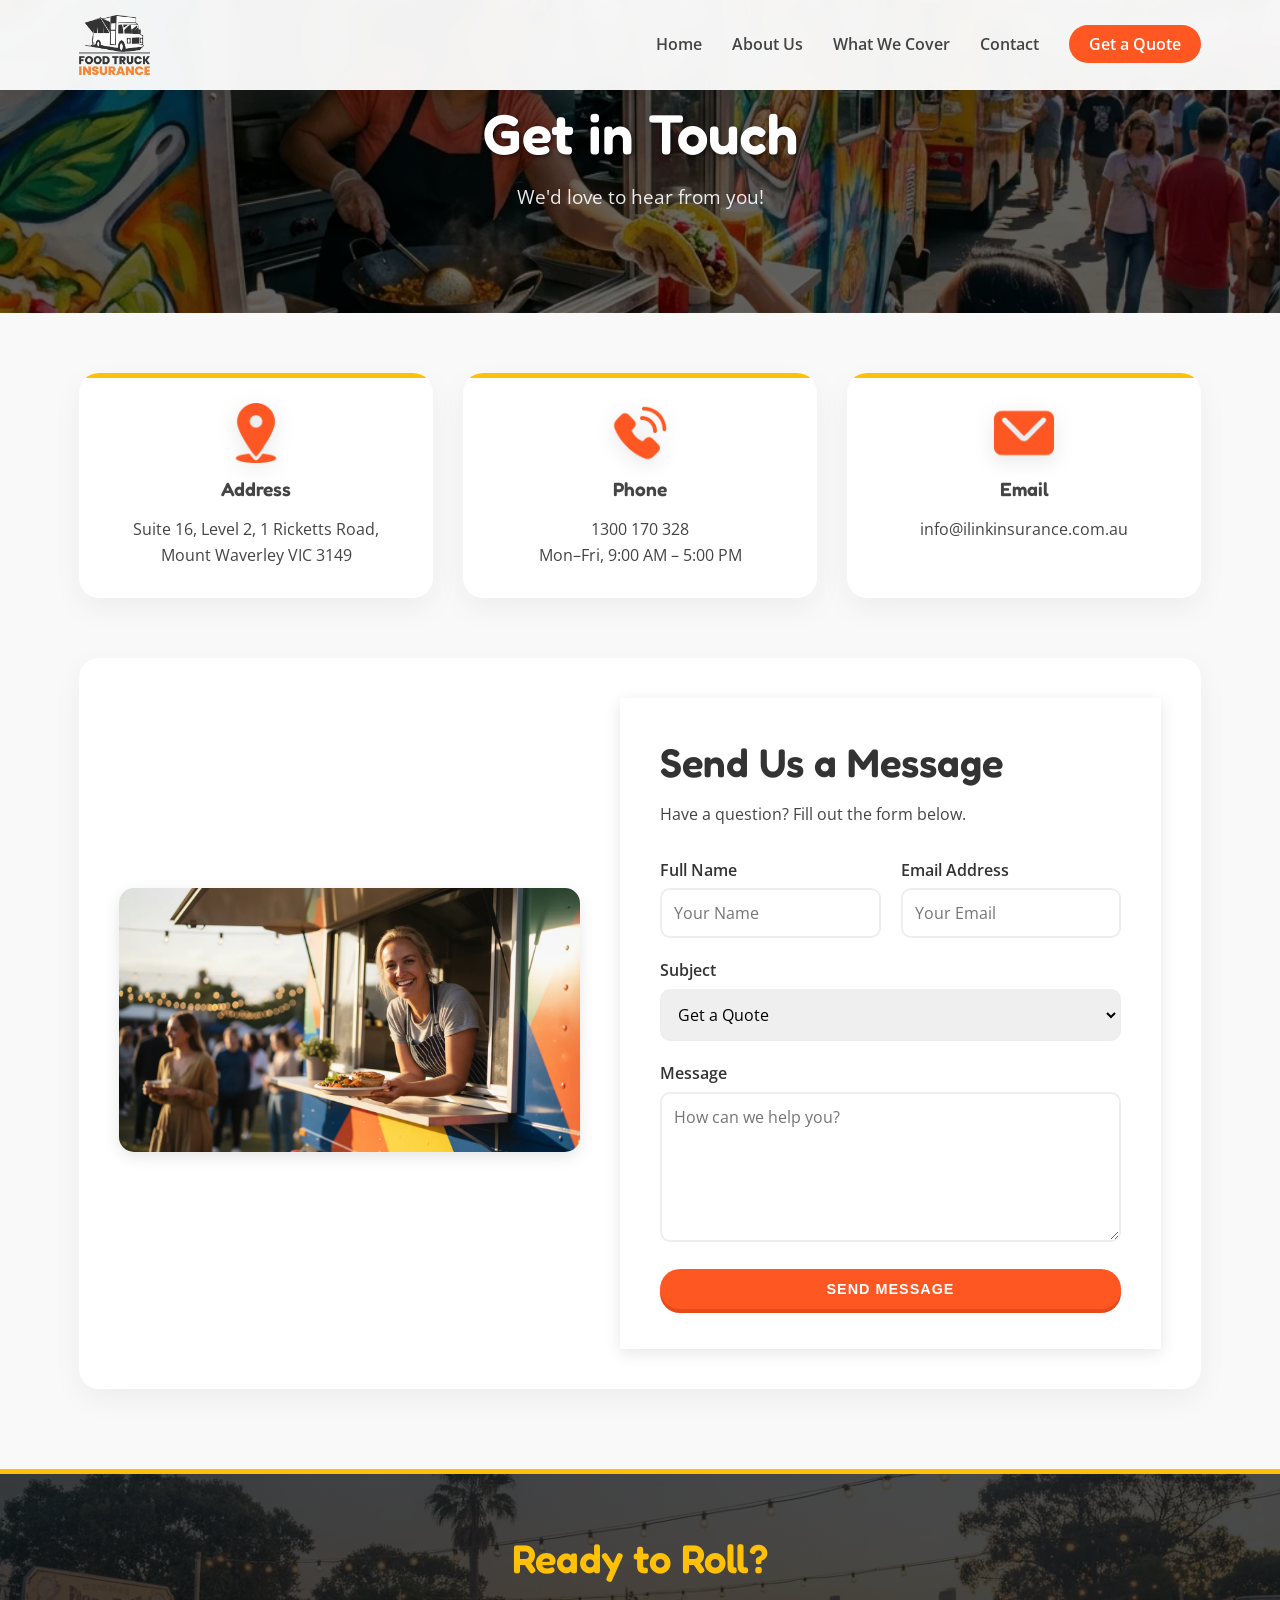
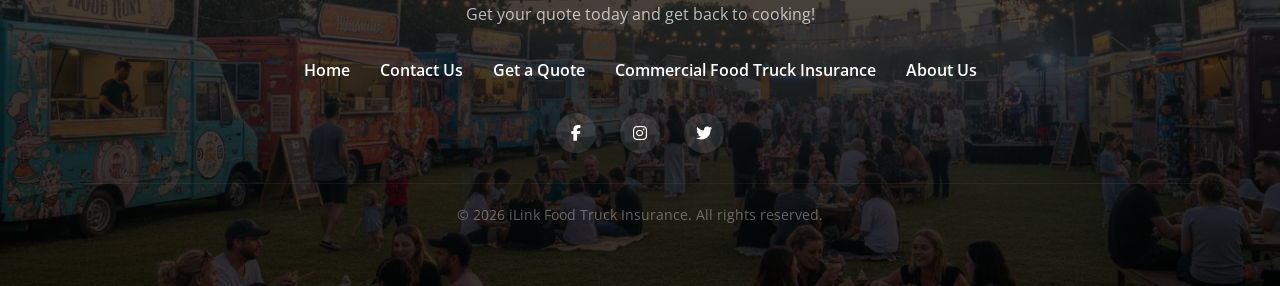
==== contact.html @ ae75f6c9 "first commit" ====
<!DOCTYPE html>
<html lang="en">

<head>
    <meta charset="UTF-8">
    <meta name="viewport" content="width=device-width, initial-scale=1.0">
    <title>Contact Food Truck Insurance Australia | Get Fast Quote</title>
    <meta name="description"
        content="Need food truck insurance in Australia? Contact us today for fast quotes, expert advice, and affordable public liability cover for your business.">
    <link rel="icon" href="assets/Food Truck Ins_Logo_Tran.webp" type="image/webp">
    <!-- Google Fonts -->
    <link rel="preconnect" href="https://fonts.googleapis.com">
    <link rel="preconnect" href="https://fonts.gstatic.com" crossorigin>
    <link
        href="https://fonts.googleapis.com/css2?family=Fredoka:wght@300;400;600&family=Open+Sans:wght@400;600;700&display=swap"
        rel="stylesheet">
    <!-- Icons -->
    <link rel="stylesheet" href="https://cdnjs.cloudflare.com/ajax/libs/font-awesome/6.4.0/css/all.min.css">
    <link rel="stylesheet" href="style.css">
    <!-- Google tag (gtag.js) -->
<script async src="https://www.googletagmanager.com/gtag/js?id=G-EWH4H9NRTN"></script>
<script>
  window.dataLayer = window.dataLayer || [];
  function gtag(){dataLayer.push(arguments);}
  gtag('js', new Date());

  gtag('config', 'G-EWH4H9NRTN');
</script>
</head>

<body>

    <!-- Navigation -->
    <nav class="navbar">
        <div class="container nav-container">
            <a href="index.html" class="logo">
                <img src="assets/Food Truck Ins_Logo_Tran.webp" alt="iLink Food Truck Insurance">
            </a>
            <button class="menu-toggle" aria-label="Toggle navigation">
                <i class="fas fa-bars"></i>
            </button>
            <ul class="nav-links">
                <li><a href="index.html">Home</a></li>
                <li><a href="index.html#about">About Us</a></li>
                <li><a href="index.html#cover">What We Cover</a></li>
                <li><a href="contact.html" class="active">Contact</a></li>
                <li><a href="#form" class="btn-nav">Get a Quote</a></li>
            </ul>
        </div>
    </nav>

    <!-- Page Banner (Simple) -->
    <header class="page-banner simple-banner">
        <div class="container">
            <h1 class="animate-pop">Get in Touch</h1>
            <p class="lead animate-slide-up">We'd love to hear from you!</p>
        </div>
    </header>

    <!-- Info Cards Section -->
    <section class="section info-cards-section">
        <div class="container">
            <div class="contact-info-grid horizontal-grid">
                <div class="card">
                    <div class="icon-box"><img src="assets/location.webp" alt="Address"></div>
                    <h3>Address</h3>
                    <p>Suite 16, Level 2, 1 Ricketts Road,<br>Mount Waverley VIC 3149</p>
                </div>
                <div class="card">
                    <div class="icon-box"><img src="assets/call.webp" alt="Phone"></div>
                    <h3>Phone</h3>
                    <p><a href="tel:+611300170328">1300 170 328</a></p>
                    <p>Mon–Fri, 9:00 AM – 5:00 PM</p>
                </div>
                <div class="card">
                    <div class="icon-box"><img src="assets/email.webp" alt="Email"></div>
                    <h3>Email</h3>
                    <p><a href="mailto:info@ilinkinsurance.com.au">info@ilinkinsurance.com.au</a>
                    </p>
                </div>
            </div>
        </div>
    </section>

    <!-- Contact Form Section -->
    <section class="section simple-form-section bg-light">
        <div class="container">
            <div class="form-layout-split">
                <div class="form-image">
                    <img src="assets/images/5.webp" alt="Serving Food" class="img-fluid rounded-shadow">
                </div>
                <div class="contact-form-wrapper">
                    <div class="section-header">
                        <h2>Send Us a Message</h2>
                        <p>Have a question? Fill out the form below.</p>
                    </div>
                    <form action="contact.php" method="POST">
                        <div class="form-row-split">
                            <div class="form-group">
                                <label for="name">Full Name</label>
                                <input type="text" id="name" name="full_name" placeholder="Your Name" required>
                            </div>
                            <div class="form-group">
                                <label for="email">Email Address</label>
                                <input type="email" id="email"  name="email" placeholder="Your Email" required>
                            </div>
                        </div>
                        <div class="form-group">
                            <label for="subject">Subject</label>
                            <select id="subject" name="subject">
                                <option value="quote">Get a Quote</option>
                                <option value="support">Customer Support</option>
                                <option value="claim">File a Claim</option>
                                <option value="other">Other</option>
                            </select>
                        </div>
                        <div class="form-group">
                            <label for="message">Message</label>
                            <textarea id="message" name="message" placeholder="How can we help you?"></textarea>
                        </div>
                        <button type="submit" class="btn btn-primary btn-block">Send
                            Message</button>
                    </form>
                </div>
            </div>
        </div>
    </section>

    <!-- CTA / Footer -->
    <footer id="contact" class="footer">
        <div class="container text-center">
            <h2 class="animate-bounce">Ready to Roll?</h2>
            <p>Get your quote today and get back to cooking!</p>

            <div class="footer-links">
                <a href="index.html">Home</a>
                <a href="contact.html">Contact Us</a>
                <a href="index.html#contact">Get a Quote</a>
                <a href="commercial-food-truck-insurance.html">Commercial Food Truck Insurance </a>
                <a href="index.html#about">About Us</a>
            </div>

            <div class="social-icons">
                  <a href="#" aria-label="Facebook"><i class="fab fa-facebook-f"></i></a>
                <a href="#" aria-label="instagram"><i class="fab fa-instagram"></i></a>
                <a href="#" aria-label="twitter"><i class="fab fa-twitter"></i></a>
            </div>
            <p class="copyright">&copy; <script>document.write(new Date().getFullYear());</script> iLink Food Truck Insurance. All rights reserved.</p>
        </div>
    </footer>

    <script src="script.js"></script>
</body>

</html>
---- style.css ----
/* 
   iLink Food Truck Insurance 
   Theme: Happy, Fun, Mobile-First, Vibrant
*/

:root {
  /* Colors */
  --primary-color: #ffc107;
  /* Sunny Yellow */
  --secondary-color: #ff5722;
  /* Spicy Red/Orange */
  --accent-color: #4caf50;
  /* Fresh Green */
  --dark-color: #333333;
  --light-color: #f9f9f9;
  --white: #ffffff;
  --text-color: #444444;

  /* Fonts */
  --font-heading: "Fredoka", sans-serif;
  --font-body: "Open Sans", sans-serif;
  --font-hand: "Brush Script MT", "Comic Sans MS", cursive;

  /* Font Sizes */
  --h1-size: 3.5rem;
  --h2-size: 2.5rem;
  --h3-size: 1.2rem;
  --body-size: 1rem;
  --small-size: 0.9rem;

  /* Effects */
  --transition: all 0.3s ease;
  --shadow: 0 4px 15px rgba(0, 0, 0, 0.1);
}

/* Reset & Base Styles */
* {
  margin: 0;
  padding: 0;
  box-sizing: border-box;
}

body {
  font-family: var(--font-body);
  font-size: var(--body-size);
  color: var(--text-color);
  line-height: 1.6;
  background-color: var(--light-color);
  overflow-x: hidden;
}

h1,
h2,
h3,
h4,
h5,
h6 {
  font-family: var(--font-heading);
  font-weight: 600;
  line-height: 1.2;
  margin-bottom: 1rem;
}

h1 {
  font-size: var(--h1-size);
}

h2 {
  font-size: var(--h2-size);
}

h3 {
  font-size: var(--h3-size);
}

a {
  text-decoration: none;
  color: inherit;
}

ul {
  list-style: none;
}

img {
  max-width: 100%;
  height: auto;
}

/* Utilities */
.container {
  width: 90%;
  max-width: 1200px;
  margin: 0 auto;
  padding: 0 15px;
}

.text-center {
  text-align: center;
}

.text-white {
  color: var(--white);
}

.text-white-50 {
  color: rgba(255, 255, 255, 0.8);
}

.mt-3 {
  margin-top: 1rem;
}

.mt-5 {
  margin-top: 3rem;
}

.bg-light {
  background-color: var(--light-color);
}

.text-muted {
  color: #777;
}

/* Components */
.btn {
  display: inline-block;
  padding: 12px 30px;
  border-radius: 50px;
  font-weight: 700;
  text-transform: uppercase;
  letter-spacing: 1px;
  transition: var(--transition);
  cursor: pointer;
  border: none;
  font-size: var(--small-size);
}

.btn-primary {
  background-color: var(--secondary-color);
  color: var(--white);
  box-shadow: 0 4px 0 #e64a19;
}

.btn-primary:hover {
  transform: translateY(-2px);
  box-shadow: 0 6px 0 #e64a19;
}

.btn-primary:active {
  transform: translateY(2px);
  box-shadow: 0 0 0 #e64a19;
}

.btn-secondary {
  background-color: var(--white);
  color: var(--dark-color);
  margin-left: 10px;
}

.btn-secondary:hover {
  background-color: #f0f0f0;
}

.btn-outline {
  border: 2px solid var(--white);
  color: var(--white);
  background: transparent;
}

.btn-outline:hover {
  background: var(--white);
  color: var(--secondary-color);
}

.btn-nav {
  background-color: var(--secondary-color);
  color: var(--white) !important;
  padding: 8px 20px;
  border-radius: 20px;
}

.btn-nav:hover {
  background-color: #e64a19;
}

.badge {
  display: inline-block;
  padding: 5px 15px;
  background-color: var(--secondary-color);
  color: var(--white);
  border-radius: 20px;
  font-size: 0.8rem;
  font-weight: 700;
  margin-bottom: 10px;
  text-transform: uppercase;
}

.badge-white {
  background-color: var(--white);
  color: var(--secondary-color);
}

/* Navigation */
.navbar {
  position: fixed;
  top: 0;
  left: 0;
  width: 100%;
  background: rgba(255, 255, 255, 0.95);
  backdrop-filter: blur(10px);
  z-index: 1000;
  padding: 15px 0;
  box-shadow: 0 2px 10px rgba(0, 0, 0, 0.05);
}

.nav-container {
  display: flex;
  justify-content: space-between;
  align-items: center;
}

.logo {
  display: flex;
  align-items: center;
}

.logo img {
  height: 60px;
  /* Adjust based on preference */
  width: auto;
  object-fit: contain;
}

.nav-links {
  display: flex;
  gap: 30px;
  align-items: center;
}

.nav-links li a {
  font-weight: 600;
  font-size: var(--body-size);
  transition: color 0.3s;
}

.nav-links li a:hover {
  color: var(--secondary-color);
}

.menu-toggle {
  display: none;
  background: none;
  border: none;
  font-size: 1.5rem;
  cursor: pointer;
  color: var(--dark-color);
}

/* Hero Section */
.hero {
  position: relative;
  height: 100vh;
  min-height: 600px;
  display: flex;
  align-items: center;
  justify-content: center;
  text-align: center;
  color: var(--white);
  padding-top: 60px;
}

.video-background {
  position: absolute;
  top: 0;
  left: 0;
  width: 100%;
  height: 100%;
  overflow: hidden;
  z-index: -1;
}

#hero-video {
  width: 100%;
  height: 100%;
  object-fit: cover;
}

.overlay {
  position: absolute;
  top: 0;
  left: 0;
  width: 100%;
  height: 100%;
  background: linear-gradient(135deg,
      rgba(0, 0, 0, 0.7) 0%,
      rgba(255, 87, 34, 0.3) 100%);
}

.hero-content {
  display: flex;
  justify-content: space-between;
  align-items: center;
  width: 100%;
  max-width: 1200px;
  gap: 40px;
}

.hero-form {
  flex: 1;
  max-width: 500px;
  background: rgba(255, 255, 255, 0.1) !important;
  backdrop-filter: blur(6px);
  -webkit-backdrop-filter: blur(10px);
  border: 1px solid rgba(255, 255, 255, 0.2);
  box-shadow: 0 8px 32px 0 rgba(0, 0, 0, 0.37);
}

.hero-text {
  flex: 1;
  text-align: left;
}

.hero-content h1 {
  font-size: var(--h1-size);
  margin-bottom: 20px;
  text-shadow: 2px 2px 4px rgba(0, 0, 0, 0.5);
}

.text-gradient {
  color: var(--primary-color);
}

.hero-content p {
  font-size: 1.2rem;
  margin-bottom: 30px;
  max-width: 600px;
  /* margin-left: auto; Removed to align left */
  /* margin-right: auto; Removed to align left */
}

.hero-form {
  flex: 1;
  max-width: 500px;
}

/* Responsive adjustments for Hero */
@media (max-width: 992px) {
  .hero {
    min-height: 60vh;
    /* More compact on mobile */
    height: auto;
    /* Allow content to dictate height if needed */
    padding-top: 100px;
    /* Account for fixed header */
    padding-bottom: 60px;
  }

  .hero-content {
    flex-direction: column;
    text-align: center;
    gap: 20px;
  }

  .hero-text {
    text-align: center;
    margin-bottom: 20px;
  }

  .hero-content h1 {
    font-size: 2.2rem;
    /* Smaller, punchier heading */
    line-height: 1.2;
  }

  /* Hide form in hero on mobile */
  .hero-form {
    display: none;
  }

  /* Ensure video is visible */
  .video-background {
    position: absolute;
    top: 0;
    left: 0;
    width: 100%;
    height: 100%;
    z-index: -1;
  }

  #hero-video {
    width: 100%;
    height: 100%;
    object-fit: cover;
  }
}

/* Mobile Quote Section */
.mobile-quote-section {
  display: none;
  /* Hidden by default on desktop */
  padding: 40px 0;
  background-color: var(--light-color);
}

@media (max-width: 992px) {
  .mobile-quote-section {
    display: block !important;
    /* Show on mobile */
  }

  .mobile-quote-section .contact-form-container {
    max-width: 100%;
    transform: none;
    /* Remove 3D effect on mobile for better usability */
    box-shadow: 0 10px 30px rgba(0, 0, 0, 0.1);
  }
}

/* Sections General */
.section {
  padding: 80px 0;
}

.section-header {
  margin-bottom: 50px;
}

.section-header h2 {
  font-size: var(--h2-size);
  color: var(--dark-color);
}

/* Scrapbook Theme (Who We Are) */
.scrapbook-theme {
  background-color: #fdfbf7;
  background-image: radial-gradient(#e0e0e0 1px, transparent 1px);
  background-size: 20px 20px;
  position: relative;
  overflow: hidden;
}

.handwritten-title {
  font-family: var(--font-hand);
  font-size: var(--h1-size);
  color: var(--secondary-color);
  transform: rotate(-2deg);
}

.scrapbook-text .lead {
  font-size: 1.3rem;
  font-style: italic;
  color: var(--dark-color);
  border-left: 4px solid var(--primary-color);
  padding-left: 15px;
}

.handwritten-note {
  font-family: var(--font-hand);
  font-size: var(--h3-size);
  color: var(--secondary-color);
  margin-top: 20px;
  transform: rotate(2deg);
}

.scrapbook-photos {
  position: relative;
  height: auto;
  min-height: 400px;
  display: flex;
  justify-content: center;
  align-items: center;
}

.scrapbook-photos.side-by-side {
  gap: 20px;
  align-items: flex-start;
  padding-top: 20px;
}

.polaroid {
  background: #fff;
  padding: 15px 15px 40px 15px;
  box-shadow: 0 10px 20px rgba(0, 0, 0, 0.2);
  position: relative;
  transition: var(--transition);
  width: 48%;
}

.polaroid img {
  width: 100%;
  height: 200px;
  object-fit: cover;
  filter: sepia(20%);
}

.polaroid .caption {
  font-family: var(--font-hand);
  text-align: center;
  margin-top: 10px;
  color: #555;
  font-size: 1.2rem;
}

.tape {
  position: absolute;
  top: -15px;
  left: 50%;
  transform: translateX(-50%);
  width: 80px;
  height: 25px;
  background-color: rgba(255, 255, 255, 0.6);
  border-left: 2px dotted rgba(0, 0, 0, 0.1);
  border-right: 2px dotted rgba(0, 0, 0, 0.1);
  box-shadow: 0 2px 5px rgba(0, 0, 0, 0.1);
  z-index: 10;
}

.p-left {
  transform: rotate(-3deg);
  margin-top: 20px;
}

.p-right {
  transform: rotate(2deg);
}

.scrapbook-photos:hover .p-left {
  transform: rotate(-5deg) scale(1.05);
  z-index: 2;
}

.scrapbook-photos:hover .p-right {
  transform: rotate(4deg) scale(1.05);
  z-index: 2;
}

/* Cover Section (What We Cover) */
.cover-section {
  background:
    linear-gradient(rgba(0, 0, 0, 0.8), rgba(0, 0, 0, 0.8)),
    url("assets/images/6.webp");
  background-size: cover;
  background-position: center;
  background-attachment: fixed;
  color: var(--white);
  position: relative;
  padding-top: 100px;
  padding-bottom: 100px;
}

.cover-section .section-header h2 {
  color: var(--white);
}

.cover-section .section-header p {
  color: rgba(255, 255, 255, 0.9);
}

.cover-section .badge {
  background-color: var(--primary-color);
  color: var(--dark-color);
}

.grid-cards {
  display: grid;
  grid-template-columns: repeat(auto-fit, minmax(250px, 1fr));
  gap: 30px;
}

.card {
  background: var(--white);
  color: var(--text-color);
  padding: 30px;
  border-radius: 20px;
  text-align: center;
  transition: var(--transition);
  border: none;
  box-shadow: 0 10px 30px rgba(0, 0, 0, 0.05);
  position: relative;
  overflow: hidden;
}

.card::before {
  content: "";
  position: absolute;
  top: 0;
  left: 0;
  width: 100%;
  height: 5px;
  background: var(--primary-color);
}

.card-truck::before {
  background: #ffc107;
}

.card-trailer::before {
  background: #ff5722;
}

.card-vintage::before {
  background: #4caf50;
}

.card-coffee::before {
  background: #2196f3;
}

.card:hover {
  transform: translateY(-10px);
  box-shadow: 0 15px 40px rgba(0, 0, 0, 0.1);
}

.card .icon-box {
  width: 72px;
  height: 79px;
  margin: 0 auto 20px;
  transition: var(--transition);
}

.card .icon-box img {
  width: 100%;
  height: 100%;
  object-fit: contain;
  filter: drop-shadow(0 5px 10px rgba(0, 0, 0, 0.1));
}

/* Menu Board Section (One-Stop Shop) */
.menu-board-section {
  background-color: var(--white);
  padding: 80px 0;
}

.menu-board {
  background-color: #222;
  color: #fff;
  padding: 40px;
  border-radius: 20px;
  box-shadow: 0 20px 50px rgba(0, 0, 0, 0.2);
  border: 10px solid #8d6e63;
  font-family: "Fredoka", sans-serif;
  position: relative;
}

.menu-header {
  text-align: center;
  border-bottom: 2px dashed rgba(255, 255, 255, 0.3);
  padding-bottom: 20px;
  margin-bottom: 30px;
}

.menu-header h2 {
  font-size: 3rem;
  color: #ffc107;
  margin-bottom: 5px;
  text-shadow: 2px 2px 0px #ff5722;
}

.menu-header p {
  font-size: 1.2rem;
  font-family: "Open Sans", sans-serif;
  font-style: italic;
  color: #ddd;
}

.menu-content {
  display: flex;
  flex-wrap: wrap;
  gap: 40px;
}

.menu-column {
  flex: 1;
  /* min-width: 300px; */
}

.menu-column h3 {
  font-size: var(--h3-size);
  color: #ff5722;
  margin-bottom: 20px;
}

.highlight-title {
  text-decoration: underline;
  text-decoration-style: wavy;
  text-decoration-color: #ffc107;
}

.menu-column h3 .small {
  font-size: 1rem;
  color: #aaa;
  font-weight: 400;
  margin-left: 10px;
}

.menu-items {
  list-style: none;
}

.menu-items li {
  display: flex;
  justify-content: space-between;
  align-items: center;
  margin-bottom: 15px;
  border-bottom: 1px dotted rgba(255, 255, 255, 0.2);
  padding-bottom: 5px;
  padding-right: 36px;
}

.item-name {
  font-size: 1.2rem;
  letter-spacing: 1px;
}

.item-check {
  color: #4caf50;
  font-size: 1.2rem;
}

.menu-note {
  margin-top: 30px;
  background: rgba(255, 255, 255, 0.1);
  padding: 11px;
  border-radius: 10px;
  /* transform: rotate(-2deg); */
  border: 1px solid rgba(255, 255, 255, 0.2);
}

.menu-note p {
  font-family: "Open Sans", sans-serif;
  font-size: 0.95rem;
  color: #ffecb3;
}

/* Details Section (What You're Covered For) */
.details-section {
  background-image:
    linear-gradient(rgba(255, 255, 255, 0.9), rgba(255, 255, 255, 0.9)),
    url("assets/images/coverage-bg.webp");
  background-size: cover;
  background-attachment: fixed;
  background-position: center;
}

.grid-features {
  display: grid;
  grid-template-columns: repeat(auto-fit, minmax(200px, 1fr));
  gap: 20px;
}

.feature-item {
  background: var(--white);
  padding: 25px;
  border-radius: 15px;
  text-align: center;
  box-shadow: var(--shadow);
  transition: var(--transition);
}

.feature-item:hover {
  transform: scale(1.05);
}

.feature-item i {
  font-size: 2rem;
  color: var(--secondary-color);
  margin-bottom: 15px;
}

/* Road Trip Theme (Why Love Us) */
.road-trip-theme {
  background-color: #e0e0e0;
  background-image: url("data:image/svg+xml,%3Csvg width='60' height='60' viewBox='0 0 60 60' xmlns='http://www.w3.org/2000/svg'%3E%3Cg fill='none' fill-rule='evenodd'%3E%3Cg fill='%23ffffff' fill-opacity='0.4'%3E%3Cpath d='M36 34v-4h-2v4h-4v2h4v4h2v-4h4v-2h-4zm0-30V0h-2v4h-4v2h4v4h2V6h4V4h-4zM6 34v-4H4v4H0v2h4v4h2v-4h4v-2H6zM6 4V0H4v4H0v2h4v4h2V6h4V4H6z'/%3E%3C/g%3E%3C/g%3E%3C/svg%3E");
  overflow: hidden;
}

.road-trip-container {
  position: relative;
  max-width: 800px;
  margin: 0 auto;
  padding: 40px 0;
}

.road-path {
  position: absolute;
  top: 0;
  left: 50%;
  transform: translateX(-50%);
  width: 40px;
  height: 100%;
  background: #555;
  border-left: 2px dashed #ffc107;
  border-right: 2px dashed #ffc107;
  z-index: 0;
}

.road-path::after {
  content: "";
  position: absolute;
  top: 0;
  left: 50%;
  transform: translateX(-50%);
  height: 100%;
  width: 2px;
  border-left: 2px dashed rgba(255, 255, 255, 0.6);
}

.moving-truck {
  position: absolute;
  left: 50%;
  transform: translateX(-50%);
  z-index: 1;
  width: 60px;
  /* Increased size for the image */
  height: auto;
  animation: drive 8s linear infinite;
}

.moving-truck img {
  width: 100%;
  height: auto;
  display: block;
  filter: drop-shadow(0 5px 10px rgba(0, 0, 0, 0.3));
  /* Shadow on the image itself */
  transform: rotate(-90deg);
}

@keyframes drive {
  0% {
    top: -50px;
  }

  100% {
    top: 100%;
  }
}

.road-stop {
  position: relative;
  margin-bottom: 60px;
  z-index: 2;
  display: flex;
  justify-content: center;
}

.stop-left {
  justify-content: flex-start;
  padding-left: 50px;
}

.stop-right {
  justify-content: flex-end;
  padding-right: 50px;
}

.stop-center {
  justify-content: center;
}

.road-sign {
  width: 220px;
  padding: 20px;
  text-align: center;
  box-shadow: 0 5px 15px rgba(0, 0, 0, 0.3);
  transition: var(--transition);
}

.road-sign:hover,
.road-stop.active .road-sign {
  transform: scale(1.1) rotate(2deg);
  z-index: 10;
  /* Bring to front */
}

.sign-warning {
  background: #ffc107;
  color: #000;
  border: 5px solid #000;
  border-radius: 10px;
  transform: rotate(-5deg);
}

.sign-warning i {
  font-size: 2rem;
  margin-bottom: 10px;
}

.sign-direction {
  background: #00695c;
  color: #fff;
  border: 3px solid #fff;
  border-radius: 5px;
  transform: rotate(3deg);
}

.sign-direction i {
  font-size: 2rem;
  margin-bottom: 10px;
}

.sign-icon-img {
  width: 40px;
  height: auto;
  margin-bottom: 10px;
  display: block;
  margin-left: auto;
  margin-right: auto;
}

.sign-direction h4 {
  margin-bottom: 5px;
  font-size: 1.1rem;
}

.sign-aussie {
  background: #fff;
  border: 5px solid #ff5722;
  border-radius: 50%;
  width: 250px;
  height: 250px;
  display: flex;
  align-items: center;
  justify-content: center;
  color: #ff5722;
}

.sign-aussie i {
  font-size: 3rem;
  display: block;
  margin-bottom: 10px;
}

/* Sauce Panel Section (Optional Extras) */
.sauce-panel-section {
  padding: 60px 0;
}

.sauce-panel {
  background: #333;
  border-radius: 50px;
  padding: 40px;
  max-width: 1000px;
  margin: 0 auto;
  box-shadow: 0 10px 30px rgba(0, 0, 0, 0.2);
}

.sauce-panel-grid {
  display: flex;
  flex-wrap: wrap;
  justify-content: center;
  gap: 15px;
  margin-top: 30px;
}

.sauce-pill {
  background: #444;
  color: #fff;
  padding: 12px 25px;
  border-radius: 30px;
  display: flex;
  align-items: center;
  transition: var(--transition);
  border: 1px solid rgba(255, 255, 255, 0.1);
}

.sauce-pill:hover {
  background: #555;
  transform: translateY(-2px);
  box-shadow: 0 5px 15px rgba(0, 0, 0, 0.3);
}

.sauce-pill i {
  color: var(--primary-color);
  margin-right: 10px;
  font-size: 1.1rem;
}

.sauce-pill span {
  font-weight: 500;
  font-size: 0.95rem;
  letter-spacing: 0.5px;
}

/* Footer & Contact */
/* Footer & Contact */
.footer {
  background-image: url("assets/images/4.webp");
  background-size: cover;
  background-position: center;
  background-attachment: fixed;
  /* Parallax effect for better backdrop feel */
  position: relative;
  color: var(--white);
  padding: 60px 0 30px;
  text-align: center;
  border-top: 5px solid var(--primary-color);
  z-index: 1;
}

.footer::before {
  content: "";
  position: absolute;
  top: 0;
  left: 0;
  width: 100%;
  height: 100%;
  background: rgba(0, 0, 0, 0.5);
  /* Dark overlay */

  z-index: -1;
}

.footer h2 {
  font-size: 2.5rem;
  margin-bottom: 20px;
  color: var(--primary-color);
}

.footer p {
  color: rgba(255, 255, 255, 0.7);
  margin-bottom: 30px;
}

.footer-links {
  margin-bottom: 30px;
  display: flex;
  justify-content: center;
  gap: 30px;
  flex-wrap: wrap;
}

.footer-links a {
  font-weight: 600;
  color: var(--white);
  transition: var(--transition);
  position: relative;
}

.footer-links a::after {
  content: "";
  position: absolute;
  width: 0;
  height: 2px;
  bottom: -5px;
  left: 0;
  background-color: var(--primary-color);
  transition: var(--transition);
}

.footer-links a:hover {
  color: var(--primary-color);
}

.footer-links a:hover::after {
  width: 100%;
}

.social-icons {
  margin-bottom: 30px;
}

.social-icons a {
  display: inline-flex;
  align-items: center;
  justify-content: center;
  width: 40px;
  height: 40px;
  background: rgba(255, 255, 255, 0.1);
  color: var(--white);
  border-radius: 50%;
  margin: 0 10px;
  transition: var(--transition);
}

.social-icons a:hover {
  background: var(--primary-color);
  color: var(--dark-color);
  transform: translateY(-3px);
}

.copyright {
  font-size: 0.85rem;
  opacity: 0.5;
  border-top: 1px solid rgba(255, 255, 255, 0.1);
  padding-top: 20px;
  margin-top: 20px;
}

/* Contact Form - Modern 3D Card Design */

.contact-form-container {
  background: rgba(255,
      255,
      255,
      0.9);
  /* Added background back as it was commented out */
  border-radius: 20px;
  box-shadow: 0 20px 50px rgba(0, 0, 0, 0.3);
  /* overflow: hidden; Removed to allow dropdown to show */
  transform: perspective(1000px) rotateY(-5deg);
  transition:
    transform 0.3s ease,
    box-shadow 0.3s ease;
  border: 1px solid rgba(255, 255, 255, 0.5);
}

.contact-form-container:hover {
  transform: perspective(1000px) rotateY(0deg) translateY(-10px);
  box-shadow: 0 30px 60px rgba(0, 0, 0, 0.4);
}

.form-header {
  background: var(--dark-color);
  padding: 20px;
  text-align: center;
  color: var(--white);
  border-top-left-radius: 20px;
  border-top-right-radius: 20px;
}

.form-header h3 {
  margin: 0;
  font-size: 1.5rem;
  text-shadow: 1px 1px 2px rgba(0, 0, 0, 0.2);
}

.form-header p {
  margin: 5px 0 0;
  font-size: 0.9rem;
  opacity: 0.9;
}

.simple-form {
  padding: 30px;
}

.simple-form .form-row {
  display: flex;
  /* flex-direction: column; */
  gap: 15px;
  margin-bottom: 15px;
}

.simple-form input,
.simple-form select {
  width: 100%;
  padding: 12px 15px;
  border: 2px solid #eee;
  border-radius: 10px;
  background: #f9f9f9;
  font-family: var(--font-body);
  font-size: 0.95rem;
  color: #333;
  transition: all 0.3s ease;
}

.simple-form input:focus,
.simple-form select:focus {
  outline: none;
  border-color: var(--primary-color);
  background: var(--white);
  box-shadow: 0 0 0 3px rgba(255, 193, 7, 0.2);
}

.simple-form button {
  width: 100%;
  padding: 15px;
  font-size: 1.1rem;
  margin-top: 10px;
  background: var(--dark-color);
  color: var(--primary-color);
  box-shadow: none;
}

.simple-form button:hover {
  background: var(--secondary-color);
  color: var(--white);
  transform: translateY(-2px);
  box-shadow: 0 5px 15px rgba(255, 87, 34, 0.3);
}

/* Responsive adjustments for form */
@media (max-width: 992px) {
  .contact-form-container {
    transform: none;
    max-width: 100%;
  }

  .contact-form-container:hover {
    transform: translateY(-5px);
  }
}

.simple-form input::placeholder {
  color: #777;
}

.simple-form button {
  width: 100%;
  font-size: 1.2rem;
  padding: 15px;
}

/* Animations */
@keyframes pop {
  0% {
    transform: scale(0.8);
    opacity: 0;
  }

  100% {
    transform: scale(1);
    opacity: 1;
  }
}

@keyframes slideUp {
  0% {
    transform: translateY(30px);
    opacity: 0;
  }

  100% {
    transform: translateY(0);
    opacity: 1;
  }
}

@keyframes bounce {

  0%,
  20%,
  50%,
  80%,
  100% {
    transform: translateY(0);
  }

  40% {
    transform: translateY(-20px);
  }

  60% {
    transform: translateY(-10px);
  }
}

.animate-pop {
  animation: pop 0.8s cubic-bezier(0.175, 0.885, 0.32, 1.275) forwards;
}

.animate-slide-up {
  animation: slideUp 0.8s ease forwards;
}

.animate-bounce {
  animation: bounce 2s infinite;
}

.delay-1 {
  animation-delay: 0.2s;
}

/* Mobile Responsive */
@media (max-width: 768px) {
  .menu-toggle {
    display: block;
  }

  .nav-links {
    position: fixed;
    top: 70px;
    left: 0;
    width: 100%;
    background: var(--white);
    flex-direction: column;
    padding: 30px 0;
    box-shadow: 0 5px 10px rgba(0, 0, 0, 0.1);
    transform: translateY(-150%);
    transition: transform 0.3s ease;
  }

  .hero-buttons {
    display: flex;
  }

  .nav-links.active {
    transform: translateY(0);
  }

  .hero-content h1 {
    font-size: 2.5rem;
  }

  .row {
    display: flex;
    flex-direction: column;
  }

  .col-md-6,
  .col-md-5,
  .col-md-7 {
    width: 100%;
    margin-bottom: 30px;
  }

  /* Scrapbook Mobile */
  .scrapbook-photos.side-by-side {
    flex-direction: column;
    height: auto;
    padding: 20px 0;
  }

  .polaroid {
    width: 90%;
    max-width: 300px;
    position: relative;
    margin-bottom: 30px;
    transform: rotate(0deg) !important;
  }

  .p-left,
  .p-right {
    transform: none;
    margin-top: 0;
  }

  /* Menu Board Mobile */
  .menu-board {
    padding: 20px;
    border-width: 5px;
  }

  .menu-header h2 {
    font-size: 2rem;
  }

  .menu-content {
    gap: 20px;
  }

  /* Road Trip Mobile */
  .road-path {
    left: 20px;
    transform: none;
  }

  .moving-truck {
    left: 40px;
    transform: translateX(-50%);
  }

  .stop-left,
  .stop-right,
  .stop-center {
    justify-content: flex-start;
    padding-left: 60px;
    padding-right: 0;
  }

  .road-sign {
    width: 100%;
    max-width: 300px;
    transform: none !important;
  }

  .road-sign:hover {
    transform: scale(1.02) !important;
  }

  .sign-aussie {
    width: 200px;
    height: 200px;
  }

  .footer h2 {
    font-size: 2.2rem;
  }

  /* Contact Form Mobile */
  .simple-form .form-row {
    flex-direction: column;
    gap: 10px;
  }

  .contact-form-container {
    padding: 20px;
  }

  /* General Mobile Adjustments */
  .section {
    padding: 50px 0;
    /* Reduce padding on mobile */
  }

  h2 {
    font-size: 2rem;
    /* Smaller h2 on mobile */
  }

  .flavor-quote {
    font-size: 1.2rem;
    /* Smaller quote text */
    padding: 15px 20px;
  }

  .sauce-pill {
    width: 100%;
    /* Full width pills on mobile */
    justify-content: center;
  }

  /* Menu Board Mobile */
  .menu-board {
    padding: 15px;
    /* Reduce padding to prevent cut-off */
    border-width: 5px;
    width: 100%;
    /* Ensure it fits in container */
    box-sizing: border-box;
    /* Explicitly set */
  }

  .menu-header h2 {
    font-size: 2rem;
  }

  .menu-content {
    gap: 20px;
  }

  .menu-items li {
    gap: 10px;
    /* Space between text and check */
  }

  .item-name {
    font-size: 1rem;
    /* Slightly smaller text */
    flex: 1;
    /* Allow text to take available space */
  }

  .item-check {
    flex-shrink: 0;
    /* Prevent checkmark from shrinking */
  }

  .menu-column h3 {
    display: flex;
    flex-direction: column;
    align-items: center;
    gap: 5px;
  }

  .menu-column h3 .small {
    margin-left: 0;
    font-size: 0.9rem;
  }
}

/* Collapsible Form Styles */
.contact-form-container {
  position: relative;
  transition: var(--transition);
}

.close-form-btn {
  position: absolute;
  top: 15px;
  right: 15px;
  background: transparent;
  border: none;
  color: var(--dark-color);
  font-size: 1.2rem;
  cursor: pointer;
  z-index: 10;
  opacity: 0.6;
  transition: var(--transition);
  padding: 5px;
}

.close-form-btn:hover {
  opacity: 1;
  transform: rotate(90deg);
  color: var(--secondary-color);
}

.open-form-container {
  flex: 1;
  max-width: 500px;
  display: flex;
  justify-content: center;
  align-items: center;
  min-height: 400px;
  /* Approximate height of the form to prevent layout shift */
}

.pulse-animation {
  animation: pulse 2s infinite;
}

@keyframes pulse {
  0% {
    box-shadow: 0 0 0 0 rgba(255, 193, 7, 0.7);
  }

  70% {
    box-shadow: 0 0 0 15px rgba(255, 193, 7, 0);
  }

  100% {
    box-shadow: 0 0 0 0 rgba(255, 193, 7, 0);
  }
}

/* Page Banner */
.page-banner {
  background: linear-gradient(135deg,
      var(--primary-color) 0%,
      var(--secondary-color) 100%);
  color: var(--white);
  padding: 100px 0 60px;
  text-align: center;
  position: relative;
  overflow: hidden;
}

.page-banner h1 {
  font-size: 3rem;
  margin-bottom: 10px;
  text-shadow: 2px 2px 4px rgba(0, 0, 0, 0.2);
}

.page-banner .lead {
  font-size: 1.2rem;
  opacity: 0.9;
}

/* Contact Form Section */
.contact-form-wrapper {
  background: var(--white);
  padding: 40px;
  border-radius: var(--radius);
  box-shadow: var(--shadow);
  max-width: 800px;
  margin: 0 auto;
}

.contact-form-wrapper h3 {
  color: var(--secondary-color);
  margin-bottom: 20px;
  text-align: center;
}

.form-group {
  margin-bottom: 20px;
}

.form-group label {
  display: block;
  margin-bottom: 5px;
  font-weight: 600;
  color: var(--dark-color);
}

.form-group input,
.form-group textarea,
.form-group select {
  width: 100%;
  padding: 12px;
  border: 2px solid #eee;
  border-radius: 10px;
  font-family: var(--font-body);
  font-size: 1rem;
  transition: var(--transition);
}

.form-group input:focus,
.form-group textarea:focus,
.form-group select:focus {
  border-color: var(--primary-color);
  outline: none;
}

.form-group textarea {
  resize: vertical;
  min-height: 150px;
}

/* Contact Page Specifics */
.contact-layout {
  display: flex;
  flex-wrap: wrap;
  gap: 40px;
}

.contact-form-column {
  flex: 2;
  min-width: 300px;
}

.contact-info-column {
  flex: 1;
  min-width: 250px;
}

.contact-info-grid {
  display: grid;
  grid-template-columns: 1fr;
  gap: 20px;
}

.form-row-split {
  display: flex;
  gap: 20px;
  margin-bottom: 20px;
}

.form-row-split .form-group {
  flex: 1;
  margin-bottom: 0;
}

.btn-block {
  width: 100%;
}

.map-placeholder {
  width: 100%;
  height: 400px;
  background-color: #e0e0e0;
  border-radius: 20px;
  display: flex;
  align-items: center;
  justify-content: center;
}

/* Responsive adjustments for Contact Page */
@media (max-width: 768px) {
  .contact-layout {
    flex-direction: column;
  }

  .form-row-split {
    flex-direction: column;
    gap: 0;
  }

  .form-row-split .form-group {
    margin-bottom: 20px;
  }
}

/* Contact Page - Simple Design */

/* Contact Page - Simple Design */

/* Simple Banner */
.simple-banner {
  background-image:
    linear-gradient(rgba(0, 0, 0, 0.6), rgba(0, 0, 0, 0.6)),
    url("assets/hero-poster.webp");
  background-size: cover;
  background-position: center;
  padding: 100px 0;
  color: var(--white);
  text-align: center;
}

.simple-banner h1 {
  color: var(--white);
  margin-bottom: 15px;
  font-size: 3.5rem;
  text-shadow: 2px 2px 4px rgba(0, 0, 0, 0.5);
}

.simple-banner .lead {
  color: rgba(255, 255, 255, 0.9);
  font-size: 1.2rem;
}

/* Info Cards Section */
.info-cards-section {
  padding: 60px 0;
}

.horizontal-grid {
  display: grid;
  grid-template-columns: repeat(auto-fit, minmax(250px, 1fr));
  gap: 30px;
}

/* Simple Form Section */
.simple-form-section {
  padding: 0px 0 80px;
}

.form-layout-split {
  display: flex;
  align-items: center;
  gap: 40px;
  background: var(--white);
  padding: 40px;
  border-radius: 20px;
  box-shadow: 0 10px 30px rgba(0, 0, 0, 0.05);
}

.form-image {
  flex: 1;
}

.form-image img {
  width: 100%;
  height: auto;
  border-radius: 15px;
  box-shadow: 0 5px 15px rgba(0, 0, 0, 0.1);
}

.contact-form-wrapper {
  flex: 1;
}

.section-header {
  margin-bottom: 30px;
}

/* Responsive adjustments for Contact Page */
@media (max-width: 992px) {
  .form-layout-split {
    flex-direction: column;
    padding: 20px;
    /* Reduce container padding */
  }

  .form-image {
    width: 100%;
    margin-bottom: 20px;
    display: none;
    /* Hide image on mobile to save space */
  }

  .contact-form-wrapper {
    padding: 0;
    /* Remove wrapper padding since container has it */
    box-shadow: none;
    /* Remove shadow for cleaner look */
  }
}

@media (max-width: 768px) {
  .contact-layout {
    flex-direction: column;
  }

  .form-row-split {
    flex-direction: column;
    gap: 0;
  }

  .form-row-split .form-group {
    margin-bottom: 20px;
  }
}

/* Footer Gradient Override */
/* Footer Gradient Override */
.footer {
  background:
    linear-gradient(rgba(44, 62, 80, 0.5), rgba(0, 0, 0, 0.5)),
    url("assets/images/6.webp");
  background-size: cover;
  background-position: center;
}

/* Flavor Quote Styles */
.flavor-quote-container {
  position: relative;
  padding: 20px;
}

.flavor-quote {
  font-family: var(--font-hand);
  font-size: 1.8rem;
  color: var(--dark-color);
  transform: rotate(-1deg);
  display: inline-block;
  background: #fff;
  padding: 20px 40px;
  box-shadow: 0 10px 25px rgba(0, 0, 0, 0.1);
  border-radius: 255px 15px 225px 15px/15px 225px 15px 255px;
  /* Rough border for paper look */
  border: 2px solid var(--primary-color);
  position: relative;
  z-index: 10;
}

.flavor-quote::before {
  content: "";
  position: absolute;
  top: -15px;
  left: 50%;
  transform: translateX(-50%);
  width: 60px;
  height: 20px;
  background: rgba(255, 255, 255, 0.5);
  border-left: 1px dashed rgba(0, 0, 0, 0.1);
  border-right: 1px dashed rgba(0, 0, 0, 0.1);
  box-shadow: 0 2px 5px rgba(0, 0, 0, 0.05);
}

.highlight-text {
  color: var(--secondary-color);
  font-weight: bold;
  text-decoration: underline;
  text-decoration-style: wavy;
  text-decoration-color: var(--primary-color);
}

/* Mute Toggle Button */
.mute-toggle {
  position: absolute;
  bottom: 20px;
  right: 20px;
  background: rgba(0, 0, 0, 0.5);
  border: 2px solid rgba(255, 255, 255, 0.5);
  color: white;
  width: 40px;
  height: 40px;
  border-radius: 50%;
  display: flex;
  align-items: center;
  justify-content: center;
  cursor: pointer;
  z-index: 10;
  transition: all 0.3s ease;
}

.mute-toggle:hover {
  background: rgba(255, 255, 255, 0.2);
  transform: scale(1.1);
}

.mute-toggle i {
  font-size: 1.2rem;
}

/* Custom Split Layout for Contact Section */
.split-layout {
  display: flex;
  align-items: center;
  gap: 40px;
  margin-top: 30px;
}

.split-image {
  flex: 1;
}

.split-image img {
  width: 100%;
  height: auto;
  border-radius: 20px;
  box-shadow: 0 10px 30px rgba(0, 0, 0, 0.1);
}

.split-form {
  flex: 1;
}

/* Mobile Responsive for Split Layout */
@media (max-width: 992px) {
  .split-layout {
    flex-direction: column;
  }

  .split-image {
    width: 100%;
    margin-bottom: 30px;
  }

  .split-form {
    width: 100%;
  }
}

/* Contact Page Specific Styles */
.contact-info-grid .card .icon-box {
  width: 60px;
  height: 60px;
  margin-bottom: 15px;
}

.contact-info-grid .card .icon-box img {
  width: 100%;
  height: 100%;
  object-fit: contain;
}

/* Custom Multi-Select Dropdown */
.custom-select-wrapper {
  position: relative;
  user-select: none;
  width: 100%;
}

.custom-select {
  position: relative;
  display: flex;
  flex-direction: column;
}

.custom-select__trigger {
  position: relative;
  display: flex;
  align-items: center;
  justify-content: space-between;
  padding: 12px 15px;
  font-size: 0.95rem;
  font-weight: 400;
  color: #333;
  line-height: 1.6;
  background: #f9f9f9;
  border: 2px solid #eee;
  border-radius: 10px;
  cursor: pointer;
  transition: all 0.3s ease;
}

.custom-select__trigger:hover {
  border-color: var(--primary-color);
}

.custom-select.open .custom-select__trigger {
  border-color: var(--primary-color);
  border-bottom-left-radius: 0;
  border-bottom-right-radius: 0;
}

.arrow {
  position: relative;
  height: 10px;
  width: 10px;
}

.arrow::before,
.arrow::after {
  content: "";
  position: absolute;
  bottom: 0px;
  width: 0.15rem;
  height: 100%;
  transition: all 0.5s;
}

.arrow::before {
  left: -3px;
  transform: rotate(-45deg);
  background-color: #333;
}

.arrow::after {
  left: 3px;
  transform: rotate(45deg);
  background-color: #333;
}

.custom-select.open .arrow::before {
  left: -3px;
  transform: rotate(45deg);
}

.custom-select.open .arrow::after {
  left: 3px;
  transform: rotate(-45deg);
}

.custom-options {
  position: absolute;
  display: block;
  top: 100%;
  left: 0;
  right: 0;
  border: 2px solid var(--primary-color);
  border-top: 0;
  background: #fff;
  transition: all 0.3s;
  opacity: 0;
  visibility: hidden;
  pointer-events: none;
  z-index: 100;
  border-bottom-left-radius: 10px;
  border-bottom-right-radius: 10px;
  box-shadow: 0 10px 20px rgba(0, 0, 0, 0.1);
  max-height: 200px;
  overflow-y: auto;
}

.custom-select.open .custom-options {
  opacity: 1;
  visibility: visible;
  pointer-events: all;
}

.custom-option {
  position: relative;
  display: flex;
  align-items: center;
  padding: 10px 15px;
  font-size: 0.95rem;
  font-weight: 400;
  color: #333;
  cursor: pointer;
  transition: all 0.2s;
  border-bottom: 1px solid #f0f0f0;
}

.custom-option:last-child {
  border-bottom: none;
}

.custom-option:hover {
  background-color: #f9f9f9;
  color: var(--secondary-color);
}

.custom-option input {
  margin-right: 10px;
  width: auto;
  /* Reset width from general input style */
}

.custom-option.selected {
  background-color: #fff8e1;
  color: var(--dark-color);
}

/* Utility to hide elements on desktop */
@media (min-width: 993px) {
  .desktop-hidden {
    display: none !important;
  }

  /* Hide mobile number on desktop */
  .mobile-nav-number {
    display: none;
  }
}

/* Mobile Nav Number Styling */
.mobile-nav-number {
  font-weight: 700;
  color: var(--dark-color);
  font-size: 1.1rem;
  position: absolute;
  left: 54%;
  /* Slightly moved right from center */
  transform: translateX(-50%);
  white-space: nowrap;
  align-items: center;
  gap: 8px;
  display: none;
  /* Base state hidden, shown in mobile query */
}

@media (max-width: 992px) {
  .mobile-nav-number {
    display: flex;
    /* Changed to flex for icon alignment */
  }

  .mobile-nav-number i {
    transform: scaleX(-1);
  }
}

/* FAQ Section */
.faq-section {
  background-color: var(--white);
  padding: 80px 0;
}

.faq-container {
  max-width: 1200px;
  margin: 0 auto;
  display: grid;
  grid-template-columns: repeat(2, 1fr);
  gap: 20px;
  align-items: start;
}

@media (max-width: 768px) {
  .faq-container {
    grid-template-columns: 1fr;
  }
}

.faq-item {
  background: #fff;
  border-radius: 10px;
  margin-bottom: 15px;
  box-shadow: 0 5px 15px rgba(0, 0, 0, 0.05);
  border: 1px solid #eee;
  overflow: hidden;
}

.faq-question {
  width: 100%;
  background: none;
  border: none;
  padding: 20px;
  text-align: left;
  font-size: 1.1rem;
  font-weight: 600;
  color: var(--dark-color);
  display: flex;
  justify-content: space-between;
  align-items: center;
  cursor: pointer;
  transition: all 0.3s ease;
}

.faq-question:hover {
  background-color: #f9f9f9;
  color: var(--secondary-color);
}

.faq-question i {
  transition: transform 0.3s ease;
  color: var(--primary-color);
}

.faq-item.active .faq-question {
  color: var(--secondary-color);
  background-color: #fff8e1;
}

.faq-item.active .faq-question i {
  transform: rotate(180deg);
}

.faq-answer {
  max-height: 0;
  overflow: hidden;
  transition: max-height 0.3s ease-out;
  background-color: #fff;
}

.answer-content {
  padding: 0 20px 20px;
  color: #555;
  line-height: 1.6;
}

.answer-content p {
  margin-bottom: 15px;
}

.answer-content ul,
.answer-content ol {
  padding-left: 20px;
  margin-bottom: 15px;
}

.answer-content li {
  margin-bottom: 8px;
}

.answer-content strong {
  color: var(--dark-color);
}

/* commercial-insurance  */

/* comm-hero Section */
.comm-hero {
  position: relative;
  min-height: 600px;
  height: 100vh;
  display: flex;
  align-items: center;
  justify-content: center;
  text-align: left;
  color: var(--white);
  overflow: hidden;
}

.comm-hero-video-bg {
  position: absolute;
  top: 0;
  left: 0;
  width: 100%;
  height: 100%;
  z-index: -1;
}

.comm-hero-video-bg img {
  width: 100%;
  height: 100%;
  object-fit: cover;
}

.comm-hero-overlay {
  position: absolute;
  top: 0;
  left: 0;
  width: 100%;
  height: 100%;
  background: rgba(0, 0, 0, 0.6);
}

.comm-hero-content {
  display: flex;
  justify-content: space-between;
  align-items: center;
  width: 100%;
  max-width: 1200px;
  gap: 40px;
}

/* comm-section General */
.comm-section {
  padding: 80px 0;
}

.why-truck-section,
.how-to-get-section {
  padding-top: 80px;
}

.protect-section {
  background-color: #ff7200;
  padding: 80px 0;
}

.benefits-section {
  padding-bottom: 80px;
}

.claim-section {
  padding-bottom: 80px;
}

.comm-section-header h2 {
  text-align: center;
  font-size: var(--h2-size);
  color: var(--dark-color);
}

.scrapbook-text {
  margin-bottom: 20px;
}

.comm-faq-section {
  background-color: #fff;
}

.com-learn-more:hover {
  background-color: #fff !important;
  color: var(--secondary-color);
}

.badges {
  display: inline-block;
  padding: 5px 15px;
  background-color: var(--secondary-color);
  color: var(--white);
  border-radius: 20px;
  font-size: 1rem;
  font-weight: 700;
  margin-bottom: 10px;
  text-transform: uppercase;
}

/* Cost Factors Section */
.cost-factors-section {
  padding: 80px 0;
  background: linear-gradient(135deg, #f8f9fa 0%, #ffffff 100%);
}

.cost-section-header {
  text-align: center;
  margin-bottom: 50px;
}

.cost-section-header .badge {
  display: inline-block;
  color: white;
  padding: 8px 24px;
  border-radius: 50px;
  font-size: 14px;
  font-weight: 600;
  text-transform: uppercase;
  letter-spacing: 1px;
  margin-bottom: 20px;
}

.cost-section-header h2 {
  font-size: 2.5rem;
  color: #1a1a1a;
  margin-bottom: 15px;
  font-weight: 700;
}

.cost-section-header p {
  font-size: 1.1rem;
  color: #666;
  max-width: 700px;
  margin: 0 auto;
}

/* Factors Grid */
.factors-grid {
  display: grid;
  grid-template-columns: repeat(3, 1fr);
  gap: 25px;
  margin-bottom: 50px;
}

.factor-card.last-card {
  grid-column: 2 / 3;
}

.factor-card {
  background: white;
  border-radius: 16px;
  padding: 30px;
  display: flex;
  gap: 20px;
  align-items: center;
  box-shadow: 0 4px 15px rgba(0, 0, 0, 0.08);
  transition: all 0.3s ease;
  border: 1px solid rgba(255, 114, 0, 0.1);
}

.factor-card:hover {
  border-color: rgba(255, 114, 0, 0.3);
}

.icon-wrapper {
  flex-shrink: 0;
  width: 60px;
  height: 60px;
  background-color: var(--primary-color);
  border-radius: 12px;
  display: flex;
  align-items: center;
  justify-content: center;
}

.icon-wrapper i {
  font-size: 1.8rem;
  color: white;
}

.factor-content h4 {
  font-size: 1.05rem;
  color: #1a1a1a;
  margin: 0;
  font-weight: 600;
  line-height: 1.4;
}

/* Premium Note */
.premium-note {
  background: linear-gradient(135deg, #ff7200 0%, #ff9500 100%);
  border-radius: 16px;
  padding: 30px 40px;
  display: flex;
  align-items: center;
  gap: 20px;
  box-shadow: 0 6px 20px rgba(255, 114, 0, 0.25);
}

.note-icon {
  font-size: 3rem;
  flex-shrink: 0;
}

.premium-note p {
  font-size: 1.15rem;
  color: white;
  margin: 0;
  line-height: 1.6;
}

.premium-note strong {
  font-weight: 700;
}

/* Responsive Design */
@media (max-width: 768px) {
  .cost-factors-section {
    padding: 50px 0;
  }

  .cost-section-header h2 {
    font-size: 2rem;
  }

  .factors-grid,
  .comm-claims-grid {
    gap: 20px !important;
    flex-direction: column;
    display: flex !important;
  }

  .factor-card {
    padding: 25px;
  }

  .icon-wrapper {
    width: 50px;
    height: 50px;
  }

  .icon-wrapper i {
    font-size: 1.5rem;
  }

  .factor-content h4 {
    font-size: 0.95rem;
  }

  .premium-note {
    flex-direction: column;
    text-align: center;
    padding: 25px;
  }

  .premium-note p {
    font-size: 1rem;
  }

  .mobile-head h1 {
    font-size: 2.8rem !important;
  }

  .mobile-head p {
    font-size: 14px !important;
  }

  .comm-section {
    padding: 50px 0;
  }

  .benefits-section {
    padding-top: 50px;
  }
}

@media (max-width: 480px) {
  .cost-section-header h2 {
    font-size: 1.75rem;
  }

  .factor-card {
    flex-direction: column;
    text-align: center;
  }

  .note-icon {
    font-size: 2.5rem;
  }
}

/* comm-scrapbook Theme */
.comm-scrapbook-theme {
  background-color: #fdfbf7;
  background-image: radial-gradient(#e0e0e0 1px, transparent 1px);
  background-size: 20px 20px;
  padding-bottom: 80px;
}

/* comm-benefit-list */
.comm-benefit-list {
  list-style: none;
  padding: 0;
}

.comm-benefit-list li {
  margin-bottom: 1rem;
  background: #fff;
  padding: 1.2rem;
  border-radius: 12px;
  box-shadow: 0 4px 15px rgba(0, 0, 0, 0.05);
  display: flex;
  align-items: center;
  transition: var(--transition);
}

.comm-benefit-list li:hover {
  transform: translateX(5px);
  box-shadow: 0 6px 20px rgba(0, 0, 0, 0.1);
}

.comm-benefit-list li i {
  color: var(--secondary-color);
  margin-right: 1.2rem;
  font-size: 1.2rem;
}

/* comm-menu-board Variants */
.comm-menu-board {
  padding: 2.5rem;
  border-radius: 20px;
  height: auto;
  box-shadow: var(--shadow);
}

.comm-menu-board p {
  margin-bottom: 20px;
}

/* Tabs Styling */
.comm-tabs-container {
  margin: 0 auto;
}

.comm-tabs-header {
  display: flex;
  justify-content: center;
  gap: 20px;
  margin: 30px 0;
}

.comm-tab-btn {
  padding: 15px 40px;
  border: none;
  background: #f0f0f0;
  font-family: var(--font-heading);
  font-weight: 600;
  font-size: 1.1rem;
  cursor: pointer;
  transition: var(--transition);
  border-radius: 15px;
  flex: 1;
  max-width: 250px;
}

.comm-tab-btn.active {
  background: var(--secondary-color);
  color: white;
}

.comm-tab-btn[data-tab="exclusions"].active {
  background: #333;
}

.comm-tab-content {
  display: none;
  animation: fadeIn 0.4s ease;
}

.comm-tab-content.active {
  display: block;
}

@keyframes fadeIn {
  from {
    opacity: 0;
    transform: translateY(10px);
  }

  to {
    opacity: 1;
    transform: translateY(0);
  }
}

.comm-inclusion-board {
  background: #222;
  border: 4px solid var(--secondary-color);
  color: white;
}

.comm-exclusion-board {
  background: #222;
  border: 4px solid var(--secondary-color);
  color: white;
}

.comm-menu-items {
  list-style: none;
  padding: 0;
}

.comm-menu-items li {
  display: flex;
  justify-content: space-between;
  align-items: center;
  margin-bottom: 1rem;
  border-bottom: 1px dashed #444;
  padding-bottom: 0.5rem;
}

.comm-exclusion-board .comm-menu-items li {
  border-bottom: 1px dashed #ddd;
  color: #fff;
}

/* comm-road-trip Theme */
.comm-road-trip-theme {
  background-color: #fdfdfd;
  padding-bottom: 80px;
}

/* comm-split-layout */
.comm-split-layout {
  display: flex;
  gap: 0;
  border-radius: 20px;
  overflow: hidden;
  box-shadow: var(--shadow);
  margin-top: 40px;
}

.comm-split-image,
.comm-split-form {
  flex: 1;
}

.comm-split-image img {
  width: 100%;
  height: 100%;
  object-fit: cover;
}

.comm-split-form {
  background: var(--white);
  padding: 40px;
}

/* comm-split-section (Mandatory & Benefits) */
.comm-split-section {
  display: flex;
  align-items: center;
  gap: 60px;
  margin-bottom: 80px;
}

.comm-split-content {
  flex: 1;
}

.comm-split-image-half {
  flex: 1;
  border-radius: 30px;
  overflow: hidden;
  box-shadow: var(--shadow);
  height: 450px;
}

.comm-split-image-half img {
  width: 100%;
  height: 100%;
  object-fit: cover;
}

.comm-icon-list {
  list-style: none;
  padding: 0;
}

.comm-icon-list li {
  display: flex;
  gap: 20px;
  margin-bottom: 25px;
  padding: 20px;
  background: var(--white);
  border-radius: 15px;
  transition: var(--transition);
  border: 1px solid #f0f0f0;
}

.comm-icon-list li:hover {
  /* transform: translateX(10px); */
  border-color: var(--secondary-color);
}

.comm-icon-list li i {
  font-size: 1.8rem;
  color: var(--secondary-color);
}

.comm-icon-list li h4 {
  margin-bottom: 5px;
  color: var(--dark-color);
}

.comm-icon-list li p {
  margin: 0;
  color: #666;
}

.comm-icon-list.grid {
  display: grid;
  grid-template-columns: repeat(2, 1fr);
  gap: 20px;
}

.comm-icon-list.grid li {
  margin-bottom: 0;
}

@media (max-width: 992px) {
  .comm-split-section {
    flex-direction: column;
    gap: 40px;
  }

  .comm-split-image-half {
    height: 300px;
    width: 100%;
  }

  .comm-icon-list.grid {
    grid-template-columns: 1fr;
  }
}

@media (max-width: 992px) {
  .comm-hero-content {
    flex-direction: column;
    text-align: center;
  }

  .comm-hero {
    padding-top: 100px;
    height: auto;
  }

  .comm-split-layout {
    flex-direction: column;
  }

  .comm-split-image {
    height: 300px;
  }

  .comm-redesign-container {
    flex-direction: column;
  }
}

/* comm-roadmap Styling (Process Journey) */
.comm-roadmap-wrapper {
  position: relative;
  max-width: 900px;
  margin: 60px auto;
  padding: 20px 0;
  overflow: hidden;
}

.comm-roadmap-line {
  position: absolute;
  left: 50%;
  top: 0;
  bottom: 0;
  width: 2px;
  background: linear-gradient(to bottom,
      transparent,
      var(--secondary-color),
      var(--primary-color),
      transparent);
  transform: translateX(-50%);
}

.comm-roadmap-item {
  display: flex;
  justify-content: space-between;
  align-items: center;
  width: 100%;
  margin-bottom: 50px;
  position: relative;
}

.comm-roadmap-bubble {
  width: 44%;
  padding: 25px;
  background: var(--white);
  border-radius: 20px;
  box-shadow: 0 5px 15px rgba(0, 0, 0, 0.05);
  border: 1px solid #eee;
  transition: var(--transition);
}

.comm-roadmap-item:hover .comm-roadmap-bubble {
  transform: translateY(-5px);
  border-color: var(--secondary-color);
}

.comm-roadmap-marker {
  position: absolute;
  left: 50%;
  width: 40px;
  height: 40px;
  background: var(--white);
  border: 3px solid var(--secondary-color);
  border-radius: 50%;
  transform: translateX(-50%);
  display: flex;
  align-items: center;
  justify-content: center;
  z-index: 10;
  color: var(--secondary-color);
  font-weight: bold;
  box-shadow: 0 0 10px rgba(255, 114, 0, 0.2);
}

.comm-roadmap-item.left {
  flex-direction: row;
}

.comm-roadmap-item.right {
  flex-direction: row-reverse;
}

.comm-roadmap-item.left .comm-roadmap-bubble {
  text-align: right;
}

.comm-roadmap-item.right .comm-roadmap-bubble {
  text-align: left;
}

.comm-roadmap-header {
  text-align: center;
  margin: 60px 0 40px;
  position: relative;
  z-index: 11;
}

.comm-roadmap-header span {
  background: var(--dark-color);
  color: white;
  padding: 10px 30px;
  border-radius: 50px;
  font-weight: bold;
  text-transform: uppercase;
  letter-spacing: 1px;
}

@media (max-width: 768px) {
  .comm-roadmap-line {
    left: 30px;
  }

  .comm-roadmap-marker {
    left: 30px;
  }

  .comm-roadmap-item {
    flex-direction: column !important;
    align-items: flex-start !important;
  }

  .comm-roadmap-bubble {
    width: calc(100% - 70px) !important;
    margin-left: 70px !important;
    text-align: left !important;
  }
}

/* comm-claims-center Styling */
.comm-claims-section {
  background: #fdfdfd;
  padding-bottom: 80px;
}

.comm-claims-container {
  margin: 0 auto;
}

.comm-claims-grid {
  display: grid;
  grid-template-columns: repeat(auto-fit, minmax(100px, 1fr));
  gap: 30px;
  margin-top: 40px;
}

.comm-claim-step {
  background: white;
  padding: 30px;
  border-radius: 20px;
  border: 1px solid #eee;
  text-align: center;
  transition: var(--transition);
}

.comm-claim-step:hover {
  /* transform: translateY(-10px); */
  box-shadow: var(--shadow);
  border-color: var(--secondary-color);
}

.comm-claim-step i {
  font-size: 2.5rem;
  color: var(--secondary-color);
  margin-bottom: 20px;
}

/* Premium Feature Tiles */
.comm-tile-grid {
  display: grid;
  grid-template-columns: repeat(4, 1fr);
  gap: 20px;
  margin-top: 40px;
}

.comm-feature-tile {
  background: #222;
  color: white;
  padding: 30px;
  border-radius: 20px;
  display: flex;
  flex-direction: column;
  justify-content: center;
  text-align: center;
  transition: var(--transition);
  min-height: 200px;
}

.comm-feature-tile:nth-child(odd) {
  background: var(--secondary-color);
}

.comm-feature-tile i {
  font-size: 2rem;
  margin-bottom: 15px;
}

.comm-feature-tile p {
  margin: 0;
  font-size: 0.95rem;
  line-height: 1.4;
}

.comm-feature-tile:hover {
  transform: scale(1.03);
  z-index: 2;
  box-shadow: 0 10px 30px rgba(0, 0, 0, 0.3);
}

.comm-quote-tile {
  grid-column: span 2;
  background: white !important;
  color: var(--dark-color) !important;
  border: 2px solid var(--secondary-color);
  display: flex;
  align-items: center;
  justify-content: center;
  font-size: 1.2rem;
  font-weight: 700;
}

.mobile-quote-btn {
  display: none;
}

@media (max-width: 1200px) {
  .comm-tile-grid {
    grid-template-columns: repeat(2, 1fr);
  }
}

@media (max-width: 768px) {
  .comm-tile-grid {
    grid-template-columns: 1fr;
  }

  .comm-quote-tile {
    grid-column: span 1;
  }

  .mobile-quote-btn {
    display: block;
    justify-content: center;
  }

  .desktop-quote-btn {
    display: none;
  }
}

.comm-feature-tile p {
  margin: 0;
  font-size: 0.95rem;
  line-height: 1.4;
}

.comm-feature-tile:hover {
  transform: scale(1.03);
  z-index: 2;
  box-shadow: 0 10px 30px rgba(0, 0, 0, 0.3);
}

.comm-quote-tile {
  grid-column: span 2;
  background: white !important;
  color: var(--dark-color) !important;
  border: 2px solid var(--secondary-color);
  display: flex;
  align-items: center;
  justify-content: center;
  font-size: 1.2rem;
  font-weight: 700;
}

.mobile-quote-btn {
  display: none;
}

@media (max-width: 1200px) {
  .comm-tile-grid {
    grid-template-columns: repeat(2, 1fr);
  }
}

@media (max-width: 768px) {
  .comm-tile-grid {
    grid-template-columns: 1fr;
  }

  .comm-quote-tile {
    grid-column: span 1;
  }

  .mobile-quote-btn {
    display: block;
    justify-content: center;
  }

  .desktop-quote-btn {
    display: none;
  }
}
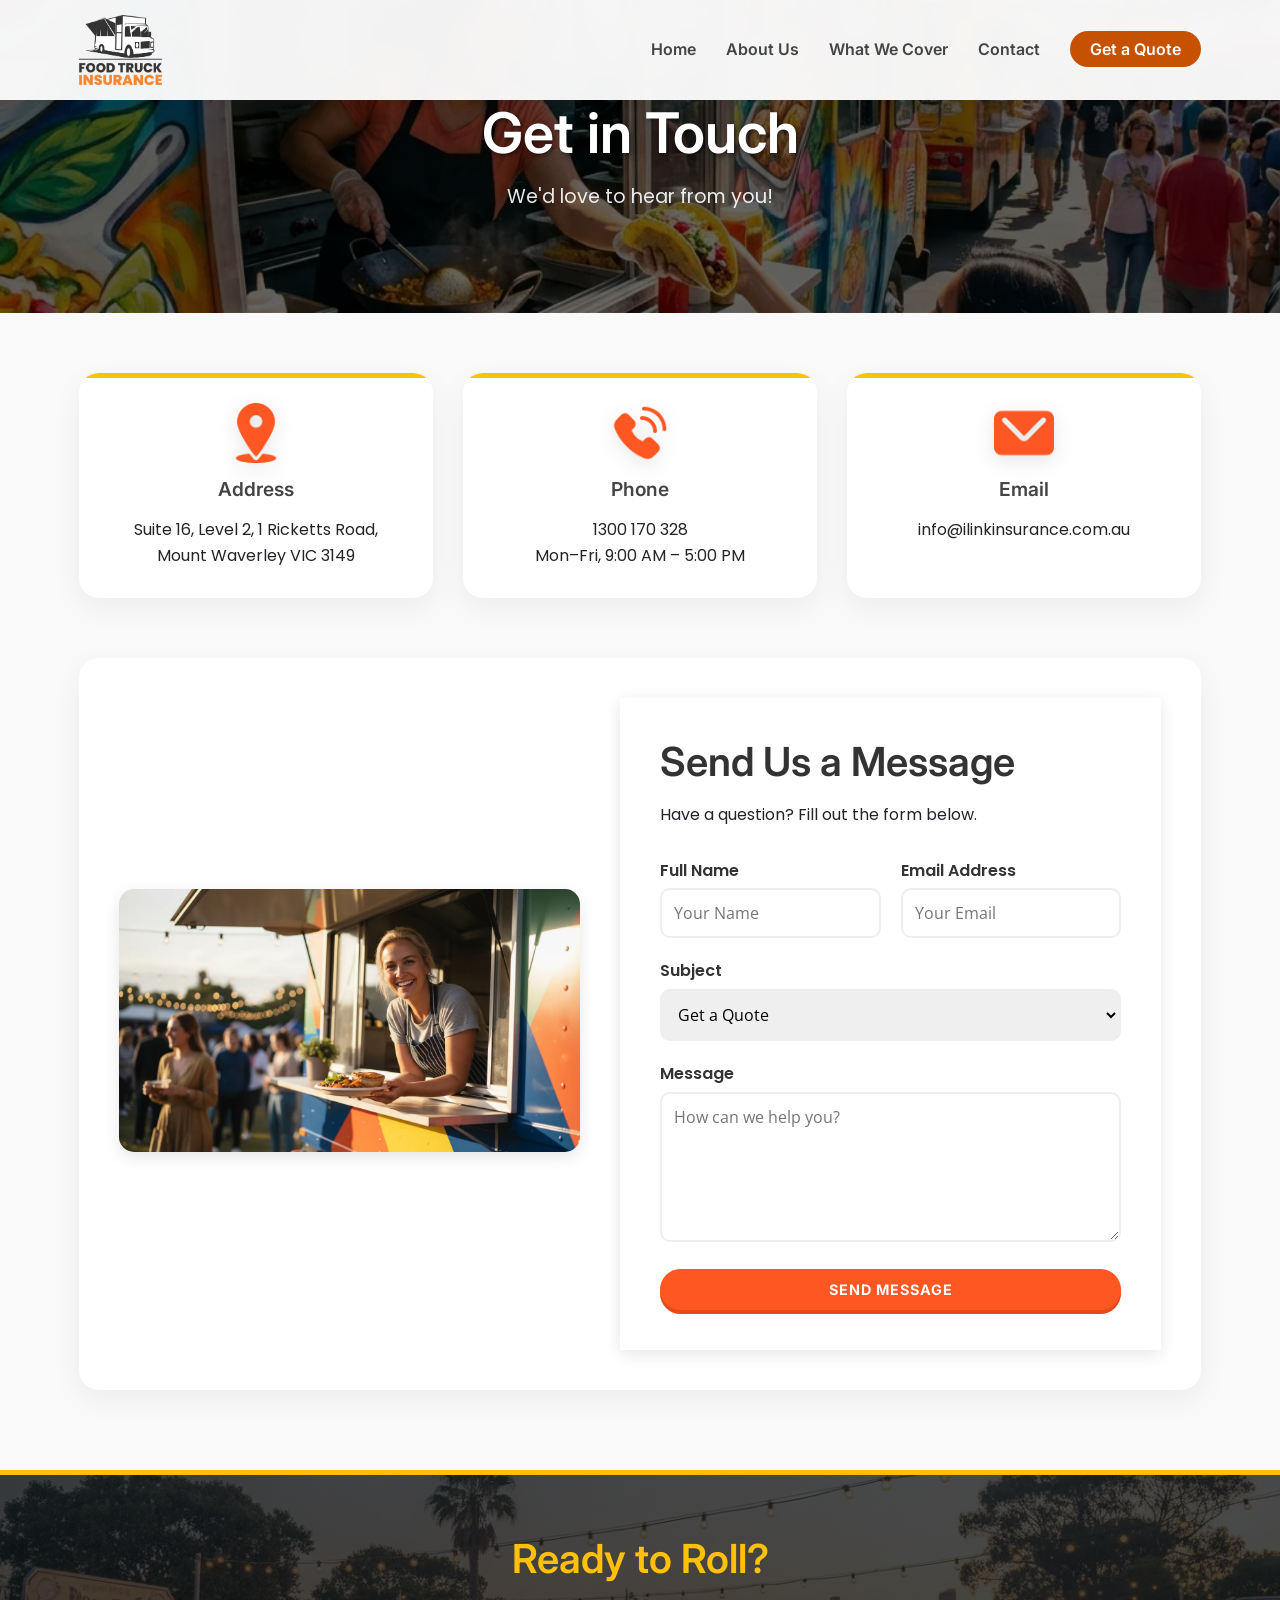
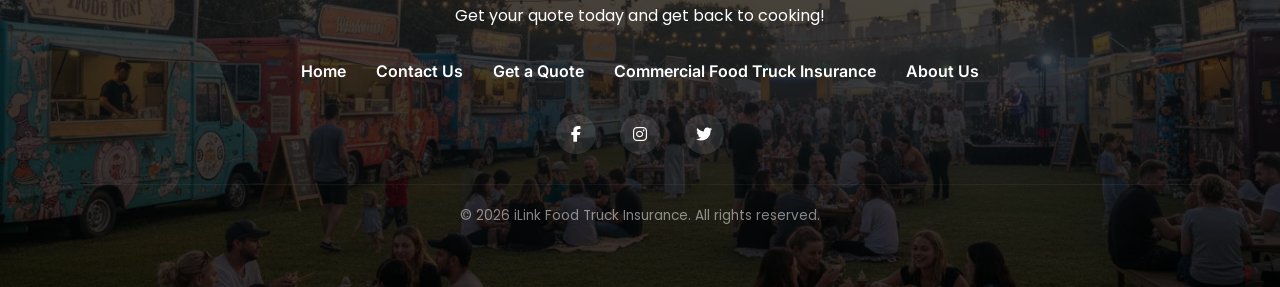
==== commit 132a2a01: "first commit" ====
--- a/contact.html
+++ b/contact.html
@@ -12,23 +12,24 @@
     <link rel="preconnect" href="https://fonts.googleapis.com">
     <link rel="preconnect" href="https://fonts.gstatic.com" crossorigin>
     <link
-        href="https://fonts.googleapis.com/css2?family=Fredoka:wght@300;400;600&family=Open+Sans:wght@400;600;700&display=swap"
+        href="https://fonts.googleapis.com/css2?family=Fredoka:wght@300;400;600&family=Open+Sans:wght@400;600;700&family=Inter:wght@400;700&family=Poppins:wght@300;400;600&display=swap"
         rel="stylesheet">
     <!-- Icons -->
     <link rel="stylesheet" href="https://cdnjs.cloudflare.com/ajax/libs/font-awesome/6.4.0/css/all.min.css">
     <link rel="stylesheet" href="style.css">
+    <link rel="stylesheet" href="index2.css">
     <!-- Google tag (gtag.js) -->
-<script async src="https://www.googletagmanager.com/gtag/js?id=G-EWH4H9NRTN"></script>
-<script>
-  window.dataLayer = window.dataLayer || [];
-  function gtag(){dataLayer.push(arguments);}
-  gtag('js', new Date());
+    <script async src="https://www.googletagmanager.com/gtag/js?id=G-EWH4H9NRTN"></script>
+    <script>
+        window.dataLayer = window.dataLayer || [];
+        function gtag() { dataLayer.push(arguments); }
+        gtag('js', new Date());
 
-  gtag('config', 'G-EWH4H9NRTN');
-</script>
+        gtag('config', 'G-EWH4H9NRTN');
+    </script>
 </head>
 
-<body>
+<body class="idx2-page">
 
     <!-- Navigation -->
     <nav class="navbar">
@@ -102,7 +103,7 @@
                             </div>
                             <div class="form-group">
                                 <label for="email">Email Address</label>
-                                <input type="email" id="email"  name="email" placeholder="Your Email" required>
+                                <input type="email" id="email" name="email" placeholder="Your Email" required>
                             </div>
                         </div>
                         <div class="form-group">
@@ -141,11 +142,14 @@
             </div>
 
             <div class="social-icons">
-                  <a href="#" aria-label="Facebook"><i class="fab fa-facebook-f"></i></a>
+                <a href="#" aria-label="Facebook"><i class="fab fa-facebook-f"></i></a>
                 <a href="#" aria-label="instagram"><i class="fab fa-instagram"></i></a>
                 <a href="#" aria-label="twitter"><i class="fab fa-twitter"></i></a>
             </div>
-            <p class="copyright">&copy; <script>document.write(new Date().getFullYear());</script> iLink Food Truck Insurance. All rights reserved.</p>
+            <p class="copyright">&copy;
+                <script>document.write(new Date().getFullYear());</script> iLink Food Truck Insurance. All rights
+                reserved.
+            </p>
         </div>
     </footer>
 
--- a/style.css
+++ b/style.css
@@ -3036,4 +3036,617 @@
   .desktop-quote-btn {
     display: none;
   }
+
+  /* --- index2.html PREMIUM STYLES --- */
+  :root {
+    --idx2-primary: #c65100;
+    --idx2-secondary: #003672;
+    --idx2-bg-cream: #f5f0e6;
+    --idx2-bg-white: #ffffff;
+    --idx2-text-dark: #212529;
+    --idx2-text-muted: #212529;
+    --idx2-font-heading: 'Inter', sans-serif;
+    --idx2-font-body: 'Poppins', sans-serif;
+    --idx2-shadow-soft: 0 10px 30px rgba(0, 0, 0, 0.09);
+    --idx2-radius: 20px;
+  }
+
+  p {
+    font-size: 16px;
+    color: #212529;
+  }
+
+  .idx2-page .btn-nav {
+    background-color: var(--idx2-primary) !important;
+  }
+
+  .idx2-h2 {
+    font-family: var(--idx2-font-heading);
+    font-size: 2.5rem;
+    color: var(--idx2-primary);
+    text-align: center;
+    margin-bottom: 2rem;
+    font-weight: 700;
+    line-height: 1.2;
+  }
+
+  .logo img {
+    height: 70px;
+    width: auto;
+    object-fit: contain;
+  }
+
+  .idx2-h3 {
+    font-family: var(--idx2-font-heading);
+    font-size: 1.4rem;
+    color: var(--idx2-secondary);
+    font-weight: 600;
+    margin-bottom: 0.8rem;
+  }
+
+  .idx2-h3-large {
+    font-size: 1.8rem;
+    margin-bottom: 3rem;
+    text-align: center;
+    font-family: var(--idx2-font-heading);
+    color: var(--idx2-primary);
+    font-weight: 700;
+  }
+
+  .idx2-section {
+    padding: 60px 0;
+  }
+
+  .idx2-bg-cream {
+    background-color: var(--idx2-bg-cream);
+  }
+
+  .idx2-bg-white {
+    background-color: var(--idx2-bg-white);
+  }
+
+  .idx2-container {
+    max-width: 1200px;
+    margin: 0 auto;
+    padding: 0 20px;
+  }
+
+  /* Replacement for Card Containers (Integrated Design) */
+  .idx2-feature-item {
+    position: relative;
+    transition: all 0.3s ease;
+    height: 100%;
+    display: flex;
+    flex-direction: column;
+  }
+
+  .idx2-feature-item:hover .idx2-icon-box {
+    transform: translateY(-5px);
+    color: var(--idx2-primary);
+    background: rgba(198, 81, 0, 0.15);
+  }
+
+  .idx2-feature-inline {
+    display: flex;
+    align-items: center;
+    gap: 20px;
+    padding: 15px 0;
+    transition: all 0.3s ease;
+  }
+
+  .idx2-feature-inline .idx2-icon-box {
+    margin-bottom: 0;
+    flex-shrink: 0;
+    background: none;
+    font-size: 1.3rem;
+    color: var(--idx2-primary);
+  }
+
+  .idx2-feature-inline .idx2-h3 {
+    font-size: 1.15rem;
+    margin: 0;
+    color: var(--idx2-secondary);
+  }
+
+  .idx2-grid-items {
+    display: grid;
+    grid-template-columns: repeat(auto-fit, minmax(260px, 1fr));
+    gap: 40px;
+  }
+
+  .idx2-card {
+    background: var(--idx2-bg-white);
+    padding: 40px;
+    border-radius: var(--idx2-radius);
+    box-shadow: var(--idx2-shadow-soft);
+    transition: all 0.3s ease;
+    border: 1px solid rgba(0, 0, 0, 0.05);
+    height: 100%;
+  }
+
+  .idx2-grid {
+    display: grid;
+    grid-template-columns: repeat(auto-fit, minmax(200px, 1fr));
+    gap: 30px;
+  }
+
+  .idx2-grid-3 {
+    display: grid;
+    grid-template-columns: repeat(auto-fit, minmax(350px, 1fr));
+    gap: 30px;
+  }
+
+  .idx2-card-header {
+    display: flex;
+    flex-direction: column;
+    /* align-items: left; */
+    text-align: left;
+    gap: 15px;
+    margin-bottom: 25px;
+  }
+
+  .idx2-card-header .idx2-icon-box {
+    margin-bottom: 0;
+    flex-shrink: 0;
+  }
+
+  .idx2-card-header .idx2-h3 {
+    margin-bottom: 0;
+  }
+
+  .idx2-h3-left {
+    text-align: left !important;
+  }
+
+  /* Side-by-side Card Header Override for 'Covered For' section */
+  #cover .idx2-card-header {
+    flex-direction: row;
+    align-items: center;
+    text-align: left;
+    justify-content: flex-start;
+    margin-bottom: 20px;
+  }
+
+  #cover .idx2-card {
+    text-align: left;
+  }
+
+  #cover .idx2-icon-box {
+    margin-bottom: 0;
+  }
+
+  /* Minimal Card overrides */
+  .idx2-card-minimal {
+    padding: 30px 20px;
+  }
+
+  .idx2-list-item {
+    display: flex;
+    align-items: flex-start;
+    gap: 15px;
+    margin-bottom: 12px;
+  }
+
+  .idx2-list-item i {
+    color: var(--idx2-primary);
+    font-size: 1.2rem;
+    margin-top: 4px;
+  }
+
+  .idx2-step-grid {
+    display: grid;
+    grid-template-columns: repeat(auto-fit, minmax(260px, 1fr));
+    gap: 30px;
+    counter-reset: step-counter;
+  }
+
+  .idx2-step-card {
+    position: relative;
+    padding: 60px 25px 30px;
+    text-align: center;
+    background: white;
+    border-radius: 20px;
+    box-shadow: var(--idx2-shadow-soft);
+  }
+
+  /* Process Section (Split Layout) */
+  .idx2-process-row {
+    display: flex;
+    align-items: center;
+    gap: 50px;
+  }
+
+  .idx2-process-image-box {
+    flex: 1;
+    position: relative;
+  }
+
+  .idx2-process-image-box img {
+    width: auto;
+    height: 750px;
+    object-fit: cover;
+    border-radius: 20px;
+    box-shadow: 0 15px 40px rgba(0, 0, 0, 0.15);
+    display: block;
+  }
+
+  .idx2-process-list {
+    flex: 1;
+    display: flex;
+    flex-direction: column;
+    gap: 30px;
+  }
+
+  .idx2-process-item {
+    display: flex;
+    align-items: flex-start;
+    gap: 20px;
+  }
+
+  .idx2-process-icon {
+    width: 60px;
+    height: 60px;
+    background: var(--idx2-bg-cream);
+    color: var(--idx2-primary);
+    border-radius: 50%;
+    display: flex;
+    align-items: center;
+    justify-content: center;
+    font-size: 1.4rem;
+    box-shadow: 0 5px 20px rgba(0, 0, 0, 0.1);
+    flex-shrink: 0;
+    border: 1px solid rgba(0, 0, 0, 0.05);
+  }
+
+  .idx2-process-content h3 {
+    margin-bottom: 8px;
+    font-size: 1.25rem;
+  }
+
+  .idx2-process-content p {
+    line-height: 1.6;
+    color: var(--idx2-text-muted);
+  }
+
+  .idx2-step-card::before {
+    counter-increment: step-counter;
+    content: counter(step-counter);
+    position: absolute;
+    top: -20px;
+    left: 50%;
+    transform: translateX(-50%);
+    width: 50px;
+    height: 50px;
+    background: var(--idx2-primary);
+    color: white;
+    border-radius: 50%;
+    display: flex;
+    align-items: center;
+    justify-content: center;
+    font-weight: 700;
+    font-size: 1.4rem;
+    box-shadow: 0 5px 15px rgba(198, 81, 0, 0.3);
+  }
+
+  .idx2-btn-accent {
+    background-color: var(--idx2-primary);
+    color: white !important;
+    padding: 14px 35px;
+    border-radius: 50px;
+    font-weight: 600;
+    display: inline-block;
+    transition: all 0.3s;
+    text-decoration: none;
+    font-family: var(--idx2-font-heading);
+  }
+
+  .idx2-lead {
+    font-size: 1.15rem;
+    line-height: 1.7;
+    color: var(--idx2-text-muted);
+    font-family: var(--idx2-font-body);
+    /* margin-bottom: 1.5rem; */
+  }
+
+  .idx2-grid-2 {
+    display: grid;
+    grid-template-columns: repeat(2, 1fr);
+    gap: 30px;
+    margin-top: 2rem;
+  }
+
+  .idx2-grid-3 {
+    display: grid;
+    grid-template-columns: repeat(3, 1fr);
+    gap: 30px;
+    margin-top: 2rem;
+  }
+
+  .idx2-card-horizontal {
+    display: flex !important;
+    align-items: center !important;
+    flex-direction: row !important;
+    text-align: left !important;
+    padding: 20px 25px !important;
+    gap: 15px !important;
+  }
+
+  .idx2-card-horizontal .idx2-card-header {
+    display: contents !important;
+  }
+
+  .idx2-card-horizontal .idx2-icon-box {
+    background: none !important;
+    width: auto !important;
+    height: auto !important;
+    margin: 0 !important;
+    font-size: 1.3rem !important;
+  }
+
+  .idx2-card-horizontal .idx2-h3 {
+    font-size: 1.15rem !important;
+    margin: 0 !important;
+    line-height: 1.3 !important;
+  }
+
+  .idx2-text-center {
+    text-align: center;
+    /* margin: 0 auto 3rem; */
+  }
+
+  .idx2-split {
+    display: flex;
+    align-items: center;
+    gap: 60px;
+  }
+
+  .idx2-split-content {
+    flex: 1;
+  }
+
+  .idx2-split-image {
+    flex: 1;
+  }
+
+  .idx2-split-image img {
+    width: 100%;
+    height: auto;
+    border-radius: var(--idx2-radius);
+    box-shadow: 0 20px 40px rgba(0, 0, 0, 0.1);
+  }
+
+  .idx2-icon-box {
+    width: 60px;
+    height: 60px;
+    background: rgba(198, 81, 0, 0.1);
+    border-radius: 12px;
+    display: flex;
+    align-items: center;
+    justify-content: center;
+    margin-bottom: 15px;
+    color: var(--idx2-primary);
+    font-size: 1.5rem;
+  }
+
+  .idx2-mb-lg {
+    margin-bottom: 4rem;
+  }
+
+  .idx2-mt-lg {
+    margin-top: 2rem;
+  }
+
+  .idx2-grid-5 {
+    display: grid;
+    grid-template-columns: repeat(5, 1fr);
+    gap: 20px;
+  }
+
+  .idx2-grid-3-strict {
+    display: grid;
+    grid-template-columns: repeat(3, 1fr);
+    gap: 20px;
+    margin-top: 2rem;
+  }
+
+  @media (max-width: 1024px) {
+
+    .idx2-grid-5,
+    .idx2-grid-3-strict {
+      grid-template-columns: repeat(2, 1fr);
+    }
+  }
+
+  @media (max-width: 768px) {
+
+    .idx2-grid-5,
+    .idx2-grid-3-strict {
+      grid-template-columns: 1fr;
+    }
+
+    .idx2-grid-2 {
+      grid-template-columns: 1fr;
+    }
+  }
+
+  .idx2-divider {
+    border-top: 1px solid rgba(198, 81, 0, 0.1);
+    padding-top: 2rem;
+  }
+
+  .idx2-h2-sub {
+    font-family: var(--idx2-font-heading);
+    font-size: 2.2rem;
+    color: var(--idx2-primary);
+    text-align: center;
+    margin-bottom: 2rem;
+    font-weight: 700;
+    line-height: 1.2;
+  }
+
+  /* FAQ Styles */
+  .idx2-faq-container {
+    display: grid;
+    grid-template-columns: 1fr 1fr;
+    gap: 20px;
+    max-width: 1200px;
+    margin: 0 auto;
+    align-items: start;
+  }
+
+  .idx2-badge {
+    display: inline-block;
+    padding: 6px 16px;
+    background: rgba(198, 81, 0, 0.1);
+    color: var(--idx2-primary);
+    border-radius: 50px;
+    font-weight: 600;
+    font-size: 0.85rem;
+    text-transform: uppercase;
+    letter-spacing: 1px;
+    margin-bottom: 1rem;
+  }
+
+  .idx2-faq-item {
+    background: white;
+    /* margin-bottom: 15px; */
+    border-radius: 12px;
+    box-shadow: var(--idx2-shadow-soft);
+    overflow: hidden;
+    border: 1px solid rgba(0, 0, 0, 0.03);
+  }
+
+  .idx2-faq-question {
+    width: 100%;
+    padding: 22px 30px;
+    background: none;
+    border: none;
+    display: flex;
+    justify-content: space-between;
+    align-items: center;
+    text-align: left;
+    font-family: var(--idx2-font-heading);
+    font-size: 18px;
+    font-weight: 600;
+    color: var(--idx2-secondary);
+    cursor: pointer;
+    transition: all 0.3s ease;
+  }
+
+  .idx2-faq-question i {
+    color: var(--idx2-primary);
+    transition: transform 0.3s ease;
+  }
+
+  .idx2-faq-item.active .idx2-faq-question i {
+    transform: rotate(180deg);
+  }
+
+  .idx2-faq-answer {
+    max-height: 0;
+    overflow: hidden;
+    transition: max-height 0.4s cubic-bezier(0.4, 0, 0.2, 1);
+  }
+
+  .idx2-faq-item.active .idx2-faq-answer {
+    max-height: 1000px;
+    /* Increased for longer advisor content */
+  }
+
+  .idx2-faq-answer-content {
+    padding: 0 30px 25px;
+    color: var(--idx2-text-muted);
+    line-height: 1.7;
+    font-family: var(--idx2-font-body);
+  }
+
+  .idx2-faq-answer-content p {
+    margin-bottom: 15px;
+  }
+
+  .idx2-faq-answer-content strong {
+    color: var(--idx2-secondary);
+  }
+
+  .idx2-faq-answer-content ul {
+    margin: 10px 0 15px 20px;
+    padding-left: 0;
+  }
+
+  .idx2-faq-answer-content li {
+    margin-bottom: 8px;
+    position: relative;
+  }
+
+  @media (max-width: 768px) {
+    .idx2-h2 {
+      font-size: 2rem;
+    }
+
+    .idx2-section {
+      padding: 60px 0;
+    }
+
+    .idx2-grid-3 {
+      grid-template-columns: 1fr;
+    }
+
+    .idx2-split {
+      flex-direction: column;
+      gap: 40px;
+    }
+
+    .idx2-lead {
+      text-align: center;
+    }
+
+    .idx2-faq-container {
+      grid-template-columns: 1fr;
+    }
+
+    .idx2-process-row {
+      flex-direction: column;
+      gap: 40px;
+    }
+
+    .idx2-process-image-box {
+      width: 100%;
+    }
+
+    .idx2-process-icon {
+      width: 50px;
+      height: 50px;
+      font-size: 1.2rem;
+    }
+  }
+
+  /* Scoped Font Overrides for Header, Hero, and Footer in index2.html */
+  .idx2-page {
+    font-family: var(--idx2-font-body) !important;
+  }
+
+  .idx2-page h1,
+  .idx2-page h2,
+  .idx2-page h3,
+  .idx2-page .idx2-h2,
+  .idx2-page .handwritten-title {
+    font-family: var(--idx2-font-heading) !important;
+  }
+
+  .idx2-page .navbar a,
+  .idx2-page .footer a,
+  .idx2-page .btn,
+  .idx2-page .idx2-btn-accent,
+  .idx2-page .form-header h3 {
+    font-family: var(--idx2-font-heading) !important;
+
+  }
+
+  .idx2-page .hero-content p,
+  .idx2-page .footer p,
+  .idx2-page .copyright,
+  .idx2-page .form-header p {
+    font-family: var(--idx2-font-body) !important;
+    color: #ffffff;
+  }
 }
--- a/index2.css
+++ b/index2.css
@@ -0,0 +1,612 @@
+/* --- index2.html PREMIUM STYLES --- */
+:root {
+  --idx2-primary: #c65100;
+  --idx2-secondary: #003672;
+  --idx2-bg-cream: #f5f0e6;
+  --idx2-bg-white: #ffffff;
+  --idx2-text-dark: #212529;
+  --idx2-text-muted: #212529;
+  --idx2-font-heading: 'Inter', sans-serif;
+  --idx2-font-body: 'Poppins', sans-serif;
+  --idx2-shadow-soft: 0 10px 30px rgba(0, 0, 0, 0.09);
+  --idx2-radius: 20px;
+}
+
+p {
+  font-size: 16px;
+  color: #212529;
+}
+
+.idx2-page .btn-nav {
+  background-color: var(--idx2-primary) !important;
+}
+
+.idx2-h2 {
+  font-family: var(--idx2-font-heading);
+  font-size: 2.5rem;
+  color: var(--idx2-primary);
+  text-align: center;
+  margin-bottom: 2rem;
+  font-weight: 700;
+  line-height: 1.2;
+}
+
+.logo img {
+  height: 70px;
+  width: auto;
+  object-fit: contain;
+}
+
+.idx2-h3 {
+  font-family: var(--idx2-font-heading);
+  font-size: 1.4rem;
+  color: var(--idx2-secondary);
+  font-weight: 600;
+  margin-bottom: 0.8rem;
+}
+
+.idx2-h3-large {
+  font-size: 1.8rem;
+  margin-bottom: 3rem;
+  text-align: center;
+  font-family: var(--idx2-font-heading);
+  color: var(--idx2-primary);
+  font-weight: 700;
+}
+
+.idx2-section {
+  padding: 60px 0;
+}
+
+.idx2-bg-cream {
+  background-color: var(--idx2-bg-cream);
+}
+
+.idx2-bg-white {
+  background-color: var(--idx2-bg-white);
+}
+
+.idx2-container {
+  max-width: 1200px;
+  margin: 0 auto;
+  padding: 0 20px;
+}
+
+/* Replacement for Card Containers (Integrated Design) */
+.idx2-feature-item {
+  position: relative;
+  transition: all 0.3s ease;
+  height: 100%;
+  display: flex;
+  flex-direction: column;
+}
+
+.idx2-feature-item:hover .idx2-icon-box {
+  transform: translateY(-5px);
+  color: var(--idx2-primary);
+  background: rgba(198, 81, 0, 0.15);
+}
+
+.idx2-feature-inline {
+  display: flex;
+  align-items: center;
+  gap: 20px;
+  padding: 15px 0;
+  transition: all 0.3s ease;
+}
+
+.idx2-feature-inline .idx2-icon-box {
+  margin-bottom: 0;
+  flex-shrink: 0;
+  background: none;
+  font-size: 1.3rem;
+  color: var(--idx2-primary);
+}
+
+.idx2-feature-inline .idx2-h3 {
+  font-size: 1.15rem;
+  margin: 0;
+  color: var(--idx2-secondary);
+}
+
+.idx2-grid-items {
+  display: grid;
+  grid-template-columns: repeat(auto-fit, minmax(260px, 1fr));
+  gap: 40px;
+}
+
+.idx2-card {
+  background: var(--idx2-bg-white);
+  padding: 40px;
+  border-radius: var(--idx2-radius);
+  box-shadow: var(--idx2-shadow-soft);
+  transition: all 0.3s ease;
+  border: 1px solid rgba(0, 0, 0, 0.05);
+  height: 100%;
+}
+
+.idx2-grid {
+  display: grid;
+  grid-template-columns: repeat(auto-fit, minmax(200px, 1fr));
+  gap: 30px;
+}
+
+.idx2-grid-3 {
+  display: grid;
+  grid-template-columns: repeat(auto-fit, minmax(350px, 1fr));
+  gap: 30px;
+}
+
+.idx2-card-header {
+  display: flex;
+  flex-direction: column;
+  /* align-items: left; */
+  text-align: left;
+  gap: 15px;
+  margin-bottom: 25px;
+}
+
+.idx2-card-header .idx2-icon-box {
+  margin-bottom: 0;
+  flex-shrink: 0;
+}
+
+.idx2-card-header .idx2-h3 {
+  margin-bottom: 0;
+}
+
+.idx2-h3-left {
+  text-align: left !important;
+}
+
+/* Side-by-side Card Header Override for 'Covered For' section */
+#cover .idx2-card-header {
+  flex-direction: row;
+  align-items: center;
+  text-align: left;
+  justify-content: flex-start;
+  margin-bottom: 20px;
+}
+
+#cover .idx2-card {
+  text-align: left;
+}
+
+#cover .idx2-icon-box {
+  margin-bottom: 0;
+}
+
+/* Minimal Card overrides */
+.idx2-card-minimal {
+  padding: 30px 20px;
+}
+
+.idx2-list-item {
+  display: flex;
+  align-items: flex-start;
+  gap: 15px;
+  margin-bottom: 12px;
+}
+
+.idx2-list-item i {
+  color: var(--idx2-primary);
+  font-size: 1.2rem;
+  margin-top: 4px;
+}
+
+.idx2-step-grid {
+  display: grid;
+  grid-template-columns: repeat(auto-fit, minmax(260px, 1fr));
+  gap: 30px;
+  counter-reset: step-counter;
+}
+
+.idx2-step-card {
+  position: relative;
+  padding: 60px 25px 30px;
+  text-align: center;
+  background: white;
+  border-radius: 20px;
+  box-shadow: var(--idx2-shadow-soft);
+}
+
+/* Process Section (Split Layout) */
+.idx2-process-row {
+  display: flex;
+  align-items: center;
+  gap: 50px;
+}
+
+.idx2-process-image-box {
+  flex: 1;
+  position: relative;
+}
+
+.idx2-process-image-box img {
+  width: auto;
+  height: 750px;
+  object-fit: cover;
+  border-radius: 20px;
+  box-shadow: 0 15px 40px rgba(0, 0, 0, 0.15);
+  display: block;
+}
+
+.idx2-process-list {
+  flex: 1;
+  display: flex;
+  flex-direction: column;
+  gap: 30px;
+}
+
+.idx2-process-item {
+  display: flex;
+  align-items: flex-start;
+  gap: 20px;
+}
+
+.idx2-process-icon {
+  width: 60px;
+  height: 60px;
+  background: var(--idx2-bg-cream);
+  color: var(--idx2-primary);
+  border-radius: 50%;
+  display: flex;
+  align-items: center;
+  justify-content: center;
+  font-size: 1.4rem;
+  box-shadow: 0 5px 20px rgba(0, 0, 0, 0.1);
+  flex-shrink: 0;
+  border: 1px solid rgba(0, 0, 0, 0.05);
+}
+
+.idx2-process-content h3 {
+  margin-bottom: 8px;
+  font-size: 1.25rem;
+}
+
+.idx2-process-content p {
+  line-height: 1.6;
+  color: var(--idx2-text-muted);
+}
+
+.idx2-step-card::before {
+  counter-increment: step-counter;
+  content: counter(step-counter);
+  position: absolute;
+  top: -20px;
+  left: 50%;
+  transform: translateX(-50%);
+  width: 50px;
+  height: 50px;
+  background: var(--idx2-primary);
+  color: white;
+  border-radius: 50%;
+  display: flex;
+  align-items: center;
+  justify-content: center;
+  font-weight: 700;
+  font-size: 1.4rem;
+  box-shadow: 0 5px 15px rgba(198, 81, 0, 0.3);
+}
+
+.idx2-btn-accent {
+  background-color: var(--idx2-primary);
+  color: white !important;
+  padding: 14px 35px;
+  border-radius: 50px;
+  font-weight: 600;
+  display: inline-block;
+  transition: all 0.3s;
+  text-decoration: none;
+  font-family: var(--idx2-font-heading);
+}
+
+.idx2-lead {
+  font-size: 1.15rem;
+  line-height: 1.7;
+  color: var(--idx2-text-muted);
+  font-family: var(--idx2-font-body);
+  /* margin-bottom: 1.5rem; */
+}
+
+.idx2-grid-2 {
+  display: grid;
+  grid-template-columns: repeat(2, 1fr);
+  gap: 30px;
+  margin-top: 2rem;
+}
+
+.idx2-grid-3 {
+  display: grid;
+  grid-template-columns: repeat(3, 1fr);
+  gap: 30px;
+  margin-top: 2rem;
+}
+
+.idx2-card-horizontal {
+  display: flex !important;
+  align-items: center !important;
+  flex-direction: row !important;
+  text-align: left !important;
+  padding: 20px 25px !important;
+  gap: 15px !important;
+}
+
+.idx2-card-horizontal .idx2-card-header {
+  display: contents !important;
+}
+
+.idx2-card-horizontal .idx2-icon-box {
+  background: none !important;
+  width: auto !important;
+  height: auto !important;
+  margin: 0 !important;
+  font-size: 1.3rem !important;
+}
+
+.idx2-card-horizontal .idx2-h3 {
+  font-size: 1.15rem !important;
+  margin: 0 !important;
+  line-height: 1.3 !important;
+}
+
+.idx2-text-center {
+  text-align: center;
+  /* margin: 0 auto 3rem; */
+}
+
+.idx2-split {
+  display: flex;
+  align-items: center;
+  gap: 60px;
+}
+
+.idx2-split-content {
+  flex: 1;
+}
+
+.idx2-split-image {
+  flex: 1;
+}
+
+.idx2-split-image img {
+  width: 100%;
+  height: auto;
+  border-radius: var(--idx2-radius);
+  box-shadow: 0 20px 40px rgba(0, 0, 0, 0.1);
+}
+
+.idx2-icon-box {
+  width: 60px;
+  height: 60px;
+  background: rgba(198, 81, 0, 0.1);
+  border-radius: 12px;
+  display: flex;
+  align-items: center;
+  justify-content: center;
+  margin-bottom: 15px;
+  color: var(--idx2-primary);
+  font-size: 1.5rem;
+}
+
+.idx2-mb-lg {
+  margin-bottom: 4rem;
+}
+
+.idx2-mt-lg {
+  margin-top: 2rem;
+}
+
+.idx2-grid-5 {
+  display: grid;
+  grid-template-columns: repeat(5, 1fr);
+  gap: 20px;
+}
+
+.idx2-grid-3-strict {
+  display: grid;
+  grid-template-columns: repeat(3, 1fr);
+  gap: 20px;
+  margin-top: 2rem;
+}
+
+@media (max-width: 1024px) {
+
+  .idx2-grid-5,
+  .idx2-grid-3-strict {
+    grid-template-columns: repeat(2, 1fr);
+  }
+}
+
+@media (max-width: 768px) {
+
+  .idx2-grid-5,
+  .idx2-grid-3-strict {
+    grid-template-columns: 1fr;
+  }
+
+  .idx2-grid-2 {
+    grid-template-columns: 1fr;
+  }
+}
+
+.idx2-divider {
+  border-top: 1px solid rgba(198, 81, 0, 0.1);
+  padding-top: 2rem;
+}
+
+.idx2-h2-sub {
+  font-family: var(--idx2-font-heading);
+  font-size: 2.2rem;
+  color: var(--idx2-primary);
+  text-align: center;
+  margin-bottom: 2rem;
+  font-weight: 700;
+  line-height: 1.2;
+}
+
+/* FAQ Styles */
+.idx2-faq-container {
+  display: grid;
+  grid-template-columns: 1fr 1fr;
+  gap: 20px;
+  max-width: 1200px;
+  margin: 0 auto;
+  align-items: start;
+}
+
+.idx2-badge {
+  display: inline-block;
+  padding: 6px 16px;
+  background: rgba(198, 81, 0, 0.1);
+  color: var(--idx2-primary);
+  border-radius: 50px;
+  font-weight: 600;
+  font-size: 0.85rem;
+  text-transform: uppercase;
+  letter-spacing: 1px;
+  margin-bottom: 1rem;
+}
+
+.idx2-faq-item {
+  background: white;
+  /* margin-bottom: 15px; */
+  border-radius: 12px;
+  box-shadow: var(--idx2-shadow-soft);
+  overflow: hidden;
+  border: 1px solid rgba(0, 0, 0, 0.03);
+}
+
+.idx2-faq-question {
+  width: 100%;
+  padding: 22px 30px;
+  background: none;
+  border: none;
+  display: flex;
+  justify-content: space-between;
+  align-items: center;
+  text-align: left;
+  font-family: var(--idx2-font-heading);
+  font-size: 18px;
+  font-weight: 600;
+  color: var(--idx2-secondary);
+  cursor: pointer;
+  transition: all 0.3s ease;
+}
+
+.idx2-faq-question i {
+  color: var(--idx2-primary);
+  transition: transform 0.3s ease;
+}
+
+.idx2-faq-item.active .idx2-faq-question i {
+  transform: rotate(180deg);
+}
+
+.idx2-faq-answer {
+  max-height: 0;
+  overflow: hidden;
+  transition: max-height 0.4s cubic-bezier(0.4, 0, 0.2, 1);
+}
+
+.idx2-faq-item.active .idx2-faq-answer {
+  max-height: 1000px;
+  /* Increased for longer advisor content */
+}
+
+.idx2-faq-answer-content {
+  padding: 0 30px 25px;
+  color: var(--idx2-text-muted);
+  line-height: 1.7;
+  font-family: var(--idx2-font-body);
+}
+
+.idx2-faq-answer-content p {
+  margin-bottom: 15px;
+}
+
+.idx2-faq-answer-content strong {
+  color: var(--idx2-secondary);
+}
+
+.idx2-faq-answer-content ul {
+  margin: 10px 0 15px 20px;
+  padding-left: 0;
+}
+
+.idx2-faq-answer-content li {
+  margin-bottom: 8px;
+  position: relative;
+}
+
+@media (max-width: 768px) {
+  .idx2-h2 {
+    font-size: 2rem;
+  }
+
+  .idx2-section {
+    padding: 60px 0;
+  }
+
+  .idx2-grid-3 {
+    grid-template-columns: 1fr;
+  }
+
+  .idx2-split {
+    flex-direction: column;
+    gap: 40px;
+  }
+
+  .idx2-lead {
+    text-align: center;
+  }
+
+  .idx2-faq-container {
+    grid-template-columns: 1fr;
+  }
+
+  .idx2-process-row {
+    flex-direction: column;
+    gap: 40px;
+  }
+
+  .idx2-process-image-box {
+    width: 100%;
+  }
+
+  .idx2-process-icon {
+    width: 50px;
+    height: 50px;
+    font-size: 1.2rem;
+  }
+}
+
+/* Scoped Font Overrides for Header, Hero, and Footer in index2.html */
+.idx2-page {
+  font-family: var(--idx2-font-body) !important;
+}
+
+.idx2-page h1,
+.idx2-page h2,
+.idx2-page h3,
+.idx2-page .idx2-h2,
+.idx2-page .handwritten-title {
+  font-family: var(--idx2-font-heading) !important;
+}
+
+.idx2-page .navbar a,
+.idx2-page .footer a,
+.idx2-page .btn,
+.idx2-page .idx2-btn-accent,
+.idx2-page .form-header h3 {
+  font-family: var(--idx2-font-heading) !important;
+
+}
+
+.idx2-page .hero-content p,
+.idx2-page .footer p,
+.idx2-page .copyright,
+.idx2-page .form-header p {
+  font-family: var(--idx2-font-body) !important;
+  color: #ffffff;
+}
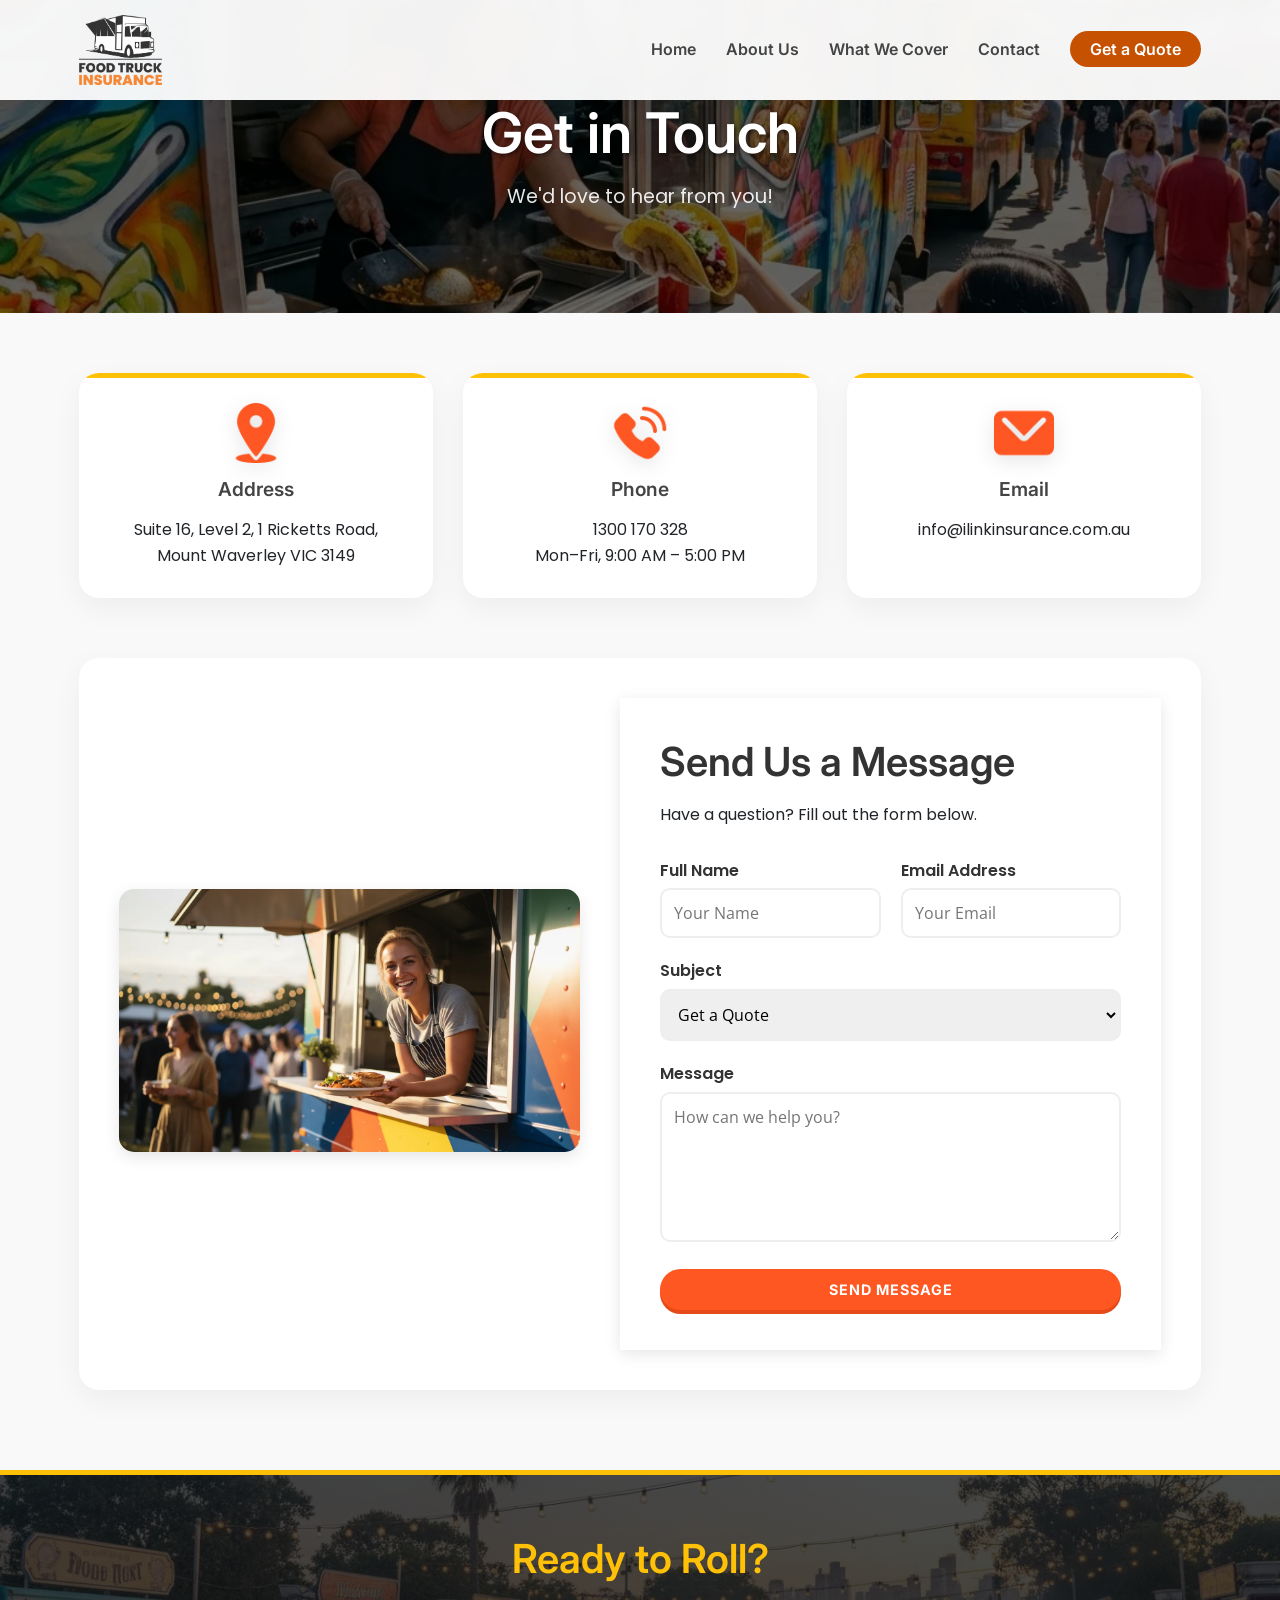
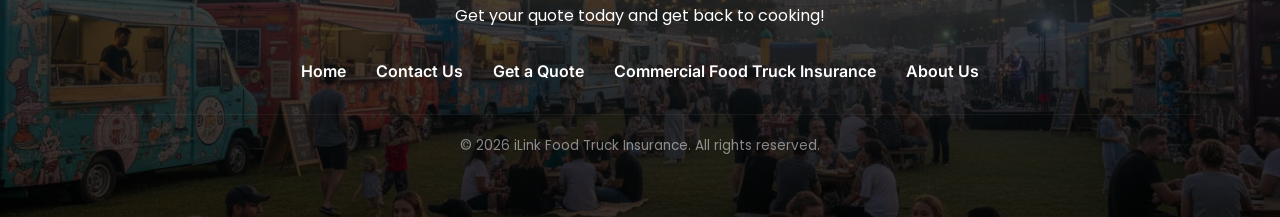
==== commit 70a40767: "first commit" ====
--- a/contact.html
+++ b/contact.html
@@ -141,11 +141,11 @@
                 <a href="index.html#about">About Us</a>
             </div>
 
-            <div class="social-icons">
+            <!-- <div class="social-icons">
                 <a href="#" aria-label="Facebook"><i class="fab fa-facebook-f"></i></a>
                 <a href="#" aria-label="instagram"><i class="fab fa-instagram"></i></a>
                 <a href="#" aria-label="twitter"><i class="fab fa-twitter"></i></a>
-            </div>
+            </div> -->
             <p class="copyright">&copy;
                 <script>document.write(new Date().getFullYear());</script> iLink Food Truck Insurance. All rights
                 reserved.
--- a/style.css
+++ b/style.css
@@ -268,7 +268,7 @@
   justify-content: center;
   text-align: center;
   color: var(--white);
-  padding-top: 60px;
+  padding-top: 120px;
 }
 
 .video-background {
@@ -348,13 +348,13 @@
 /* Responsive adjustments for Hero */
 @media (max-width: 992px) {
   .hero {
-    min-height: 60vh;
+    min-height: 75vh;
     /* More compact on mobile */
     height: auto;
     /* Allow content to dictate height if needed */
     padding-top: 100px;
     /* Account for fixed header */
-    padding-bottom: 60px;
+    /* padding-bottom: 60px; */
   }
 
   .hero-content {
@@ -1099,15 +1099,15 @@
   border-radius: 20px;
   box-shadow: 0 20px 50px rgba(0, 0, 0, 0.3);
   /* overflow: hidden; Removed to allow dropdown to show */
-  transform: perspective(1000px) rotateY(-5deg);
+  /* transform: perspective(1000px) rotateY(-5deg);
   transition:
     transform 0.3s ease,
-    box-shadow 0.3s ease;
+    box-shadow 0.3s ease; */
   border: 1px solid rgba(255, 255, 255, 0.5);
 }
 
 .contact-form-container:hover {
-  transform: perspective(1000px) rotateY(0deg) translateY(-10px);
+  /* transform: perspective(1000px) rotateY(0deg) translateY(-10px); */
   box-shadow: 0 30px 60px rgba(0, 0, 0, 0.4);
 }
 
--- a/index2.css
+++ b/index2.css
@@ -72,19 +72,41 @@
   padding: 0 20px;
 }
 
-/* Replacement for Card Containers (Integrated Design) */
-.idx2-feature-item {
+/* Custom Feature Card Styling */
+.idx2-feature-card {
   position: relative;
+  background: var(--idx2-bg-white);
+  padding: 30px;
+  border-radius: var(--idx2-radius);
+  box-shadow: var(--idx2-shadow-soft);
   transition: all 0.3s ease;
+  border: 1px solid rgba(0, 0, 0, 0.05);
   height: 100%;
   display: flex;
   flex-direction: column;
 }
 
-.idx2-feature-item:hover .idx2-icon-box {
+.idx2-feature-card:hover .idx2-icon-box {
   transform: translateY(-5px);
   color: var(--idx2-primary);
   background: rgba(198, 81, 0, 0.15);
+}
+
+.idx2-feature-card-header {
+  display: flex;
+  flex-direction: column;
+  text-align: left;
+  gap: 15px;
+  margin-bottom: 25px;
+}
+
+.idx2-feature-card-header .idx2-icon-box {
+  margin-bottom: 0;
+  flex-shrink: 0;
+}
+
+.idx2-feature-card-header .idx2-h3 {
+  margin-bottom: 0;
 }
 
 .idx2-feature-inline {
@@ -579,6 +601,10 @@
     height: 50px;
     font-size: 1.2rem;
   }
+
+  .idx2-page .btn {
+    font-size: 12px;
+  }
 }
 
 /* Scoped Font Overrides for Header, Hero, and Footer in index2.html */
@@ -609,4 +635,85 @@
 .idx2-page .form-header p {
   font-family: var(--idx2-font-body) !important;
   color: #ffffff;
+}
+
+/* Horizontal Timeline Design */
+.idx2-timeline-container {
+  display: flex;
+  justify-content: space-between;
+  align-items: flex-start;
+  position: relative;
+  text-align: center;
+  max-width: 1000px;
+  margin: 0 auto;
+}
+
+.idx2-timeline-container::before {
+  content: "";
+  position: absolute;
+  top: 40px;
+  left: 10%;
+  right: 10%;
+  height: 2px;
+  border-top: 2px dashed var(--idx2-secondary);
+  z-index: 0;
+}
+
+.idx2-timeline-step {
+  flex: 1;
+  position: relative;
+  z-index: 1;
+  padding: 0 15px;
+  display: flex;
+  flex-direction: column;
+  align-items: center;
+}
+
+.idx2-timeline-icon {
+  width: 80px;
+  height: 80px;
+  background: var(--idx2-primary);
+  color: white;
+  border-radius: 50%;
+  display: flex;
+  align-items: center;
+  justify-content: center;
+  font-size: 2rem;
+  margin-bottom: 25px;
+  border: 4px solid var(--idx2-bg-white);
+  box-shadow: 0 0 0 10px var(--idx2-bg-white);
+}
+
+.idx2-timeline-content {
+  text-align: center;
+}
+
+.idx2-timeline-h3 {
+  font-size: 1.15rem;
+  color: var(--idx2-secondary);
+  margin-bottom: 10px;
+  font-family: var(--idx2-font-heading);
+  min-height: 50px;
+}
+
+.idx2-timeline-content p {
+  font-size: 0.95rem;
+  line-height: 1.5;
+  color: var(--idx2-text-muted);
+}
+
+@media (max-width: 768px) {
+  .idx2-timeline-container {
+    flex-direction: column;
+    align-items: center;
+    gap: 40px;
+  }
+
+  .idx2-timeline-container::before {
+    display: none;
+  }
+
+  .idx2-timeline-h3 {
+    min-height: auto;
+  }
 }
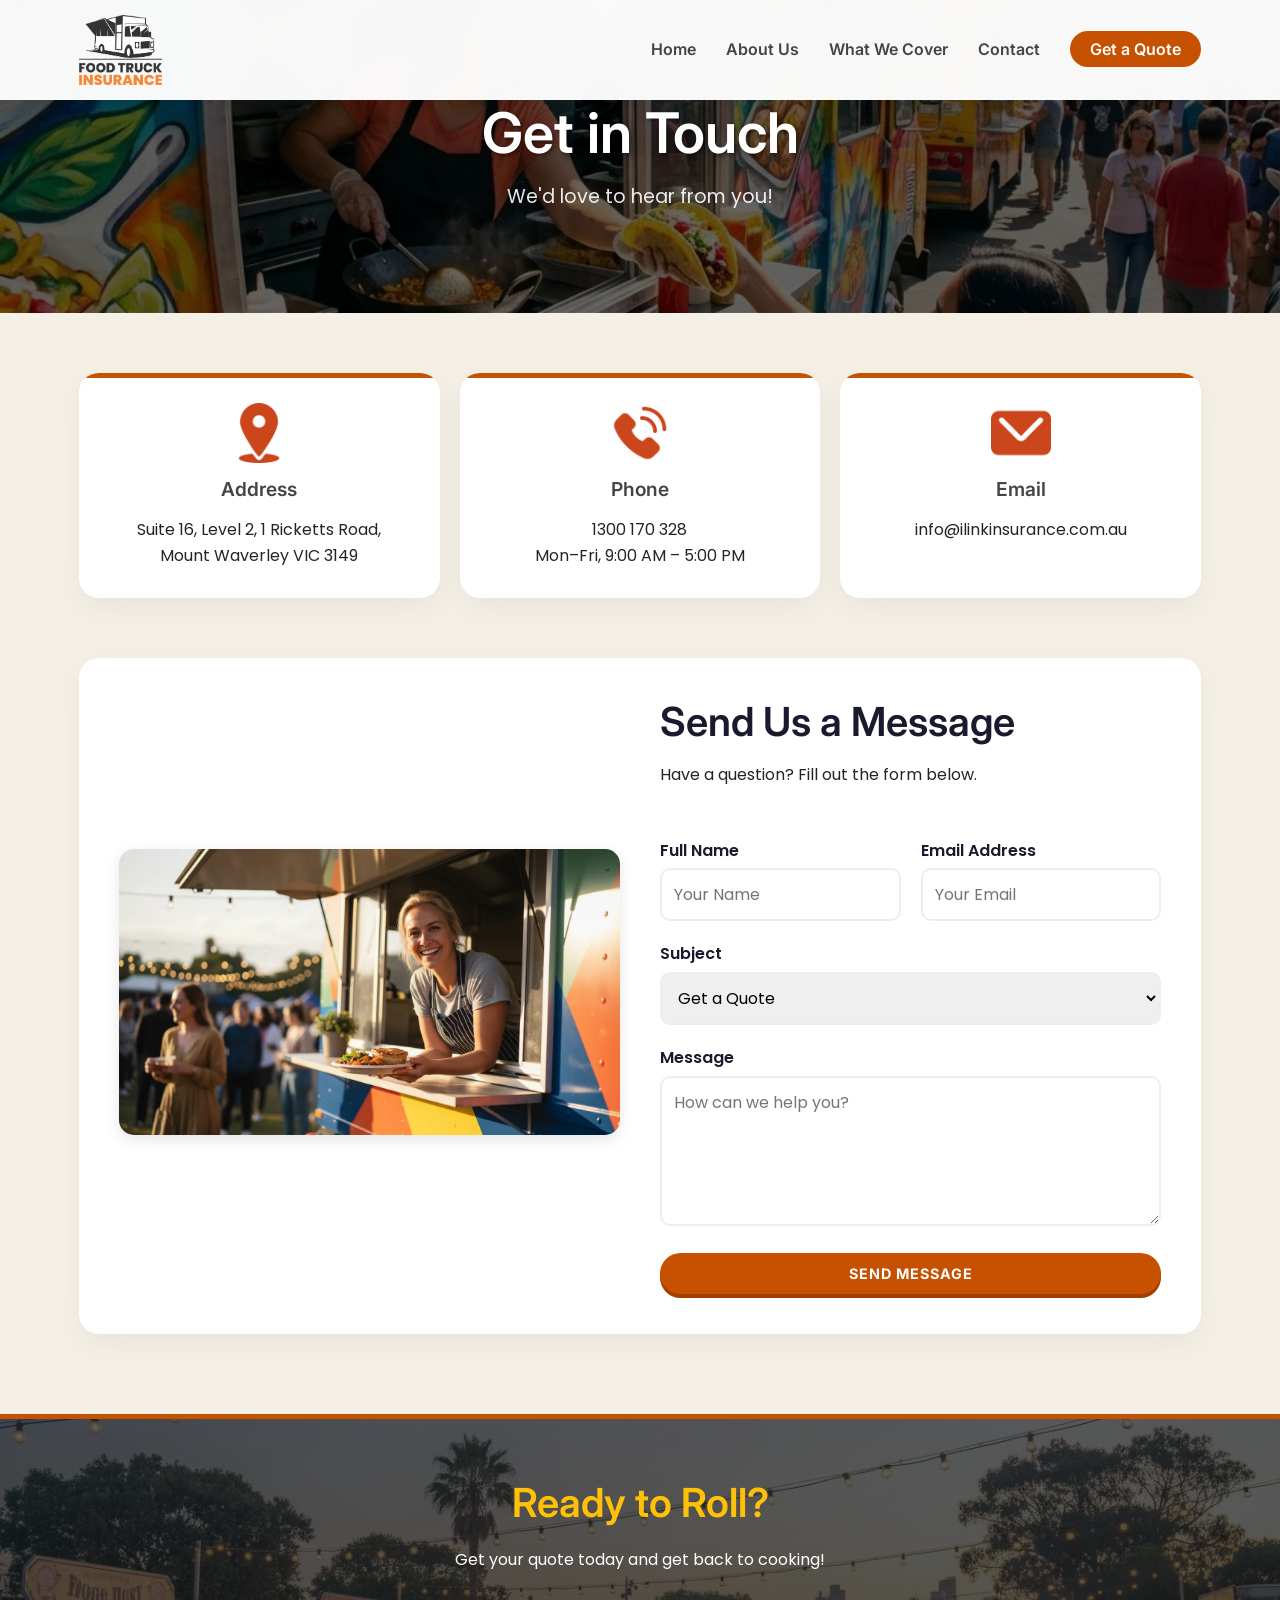
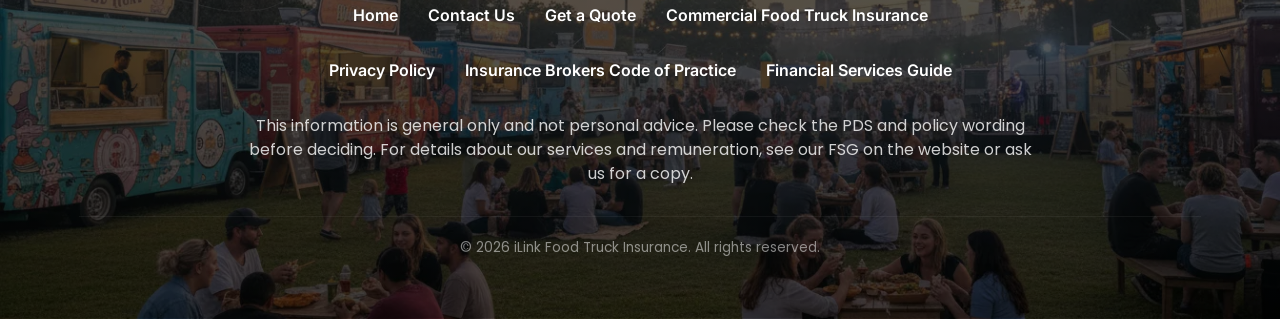
==== commit 100f4e3c: "first commit" ====
--- a/contact.html
+++ b/contact.html
@@ -16,7 +16,6 @@
         rel="stylesheet">
     <!-- Icons -->
     <link rel="stylesheet" href="https://cdnjs.cloudflare.com/ajax/libs/font-awesome/6.4.0/css/all.min.css">
-    <link rel="stylesheet" href="style.css">
     <link rel="stylesheet" href="index2.css">
     <!-- Google tag (gtag.js) -->
     <script async src="https://www.googletagmanager.com/gtag/js?id=G-EWH4H9NRTN"></script>
@@ -34,18 +33,18 @@
     <!-- Navigation -->
     <nav class="navbar">
         <div class="container nav-container">
-            <a href="index.html" class="logo">
+            <a href="index2.html" class="logo">
                 <img src="assets/Food Truck Ins_Logo_Tran.webp" alt="iLink Food Truck Insurance">
             </a>
             <button class="menu-toggle" aria-label="Toggle navigation">
                 <i class="fas fa-bars"></i>
             </button>
             <ul class="nav-links">
-                <li><a href="index.html">Home</a></li>
-                <li><a href="index.html#about">About Us</a></li>
-                <li><a href="index.html#cover">What We Cover</a></li>
+                <li><a href="index2.html">Home</a></li>
+                <li><a href="index2.html#about">About Us</a></li>
+                <li><a href="index2.html#coverages">What We Cover</a></li>
                 <li><a href="contact.html" class="active">Contact</a></li>
-                <li><a href="#form" class="btn-nav">Get a Quote</a></li>
+                <li><a href="index2.html#quoteForm" class="btn-nav">Get a Quote</a></li>
             </ul>
         </div>
     </nav>
@@ -128,32 +127,41 @@
     </section>
 
     <!-- CTA / Footer -->
-    <footer id="contact" class="footer">
+    <footer class="footer" id="contact">
         <div class="container text-center">
-            <h2 class="animate-bounce">Ready to Roll?</h2>
-            <p>Get your quote today and get back to cooking!</p>
+            <h2 class="animate-bounce" style="font-family: 'Fredoka', sans-serif;">Ready to Roll?</h2>
+            <p style="font-family: 'Open Sans', sans-serif;">Get your quote today and get back to cooking!</p>
 
             <div class="footer-links">
-                <a href="index.html">Home</a>
+                <a href="index2.html">Home</a>
                 <a href="contact.html">Contact Us</a>
-                <a href="index.html#contact">Get a Quote</a>
-                <a href="commercial-food-truck-insurance.html">Commercial Food Truck Insurance </a>
-                <a href="index.html#about">About Us</a>
+                <a href="index2.html#quoteForm">Get a Quote</a>
+                <a href="commercial-food-truck-insurance.html">Commercial Food Truck Insurance</a>
             </div>
 
-            <!-- <div class="social-icons">
-                <a href="#" aria-label="Facebook"><i class="fab fa-facebook-f"></i></a>
-                <a href="#" aria-label="instagram"><i class="fab fa-instagram"></i></a>
-                <a href="#" aria-label="twitter"><i class="fab fa-twitter"></i></a>
-            </div> -->
-            <p class="copyright">&copy;
-                <script>document.write(new Date().getFullYear());</script> iLink Food Truck Insurance. All rights
-                reserved.
+            <div class="footer-links">
+                <a href="https://www.cbn.au/privacy-policy">Privacy Policy</a>
+                <a href="https://www.niba.com.au/insurance-brokers-code-of-practice">Insurance Brokers Code of
+                    Practice</a>
+                <a target="_blank" href="assets/FSG___iLink_Insurance_Brokers_Pty_Ltd_V024_30_August_2025.pdf">
+                    Financial Services Guide</a>
+            </div>
+
+            <div class="footer-disclaimer"
+                style="font-size: 0.85rem; opacity: 0.8; margin-top: 20px; max-width: 800px; margin-left: auto; margin-right: auto; line-height: 1.5; color: #fff;">
+                <p>This information is general only and not personal advice. Please check the PDS and policy wording
+                    before deciding. For details about our services and remuneration, see our FSG on the website or ask
+                    us for a copy.</p>
+            </div>
+
+            <p class="copyright">
+                &copy; <span id="year"></span> iLink Food Truck Insurance. All rights reserved.
             </p>
         </div>
     </footer>
 
     <script src="script.js"></script>
+    <script>document.getElementById('year').textContent = new Date().getFullYear();</script>
 </body>
 
 </html>
--- a/index2.css
+++ b/index2.css
@@ -1,4 +1,1946 @@
-/* --- index2.html PREMIUM STYLES --- */
+/* ============================================================
+   UNIFIED STYLESHEET — index2.css
+   Covers: index2.html | commercial-food-truck-insurance.html | contact.html
+   ============================================================ */
+
+/* --- Base Variables (legacy compat + index2 design tokens) --- */
+:root {
+  --primary-color: #ffc107;
+  --secondary-color: #c65100;
+  --dark-color: #1a1a2e;
+  --light-color: #f5f0e6;
+  --white: #ffffff;
+  --text-color: #444444;
+  --transition: all 0.3s ease;
+  --shadow: 0 4px 15px rgba(0, 0, 0, 0.1);
+  --h1-size: 3.5rem;
+  --h2-size: 2.5rem;
+  --h3-size: 1.2rem;
+  --body-size: 1rem;
+  --small-size: 0.9rem;
+  --radius: 20px;
+  --font-heading: 'Inter', sans-serif;
+  --font-body: 'Poppins', sans-serif;
+  --font-hand: 'Brush Script MT', 'Comic Sans MS', cursive;
+}
+
+/* --- Reset & Base --- */
+* {
+  margin: 0;
+  padding: 0;
+  box-sizing: border-box;
+}
+
+html {
+  scroll-behavior: smooth;
+  scroll-padding-top: 100px;
+}
+
+body {
+  font-family: var(--font-body);
+  font-size: var(--body-size);
+  color: var(--text-color);
+  line-height: 1.6;
+  background-color: var(--light-color);
+  overflow-x: hidden;
+}
+
+h1,
+h2,
+h3,
+h4,
+h5,
+h6 {
+  font-family: var(--font-heading);
+  font-weight: 600;
+  line-height: 1.2;
+  margin-bottom: 1rem;
+}
+
+h1 {
+  font-size: var(--h1-size);
+}
+
+h2 {
+  font-size: var(--h2-size);
+}
+
+h3 {
+  font-size: var(--h3-size);
+}
+
+a {
+  text-decoration: none;
+  color: inherit;
+}
+
+ul {
+  list-style: none;
+}
+
+img {
+  max-width: 100%;
+  height: auto;
+}
+
+/* --- Utilities --- */
+.container {
+  width: 90%;
+  max-width: 1200px;
+  margin: 0 auto;
+  padding: 0 15px;
+}
+
+.text-center {
+  text-align: center;
+}
+
+.text-white {
+  color: var(--white);
+}
+
+.text-white-50 {
+  color: rgba(255, 255, 255, 0.8);
+}
+
+.mt-3 {
+  margin-top: 1rem;
+}
+
+.mt-5 {
+  margin-top: 3rem;
+}
+
+.bg-light {
+  background-color: var(--light-color);
+}
+
+.text-muted {
+  color: #777;
+}
+
+/* --- Buttons --- */
+.btn {
+  display: inline-block;
+  padding: 12px 30px;
+  border-radius: 50px;
+  font-weight: 700;
+  text-transform: uppercase;
+  letter-spacing: 1px;
+  transition: var(--transition);
+  cursor: pointer;
+  border: none;
+  font-size: var(--small-size);
+  font-family: var(--font-heading);
+}
+
+.btn-primary {
+  background-color: var(--secondary-color);
+  color: var(--white);
+  box-shadow: 0 4px 0 #a33d00;
+}
+
+.btn-primary:hover {
+  transform: translateY(-2px);
+  box-shadow: 0 6px 0 #a33d00;
+}
+
+.btn-primary:active {
+  transform: translateY(2px);
+  box-shadow: 0 0 0 #a33d00;
+}
+
+.btn-secondary {
+  background-color: var(--white);
+  color: var(--dark-color);
+  margin-left: 10px;
+}
+
+.btn-secondary:hover {
+  background-color: #f0f0f0;
+}
+
+.btn-outline {
+  border: 2px solid var(--white);
+  color: var(--white);
+  background: transparent;
+}
+
+.btn-outline:hover {
+  background: var(--white);
+  color: var(--secondary-color);
+}
+
+.btn-nav {
+  background-color: var(--secondary-color) !important;
+  color: var(--white) !important;
+  padding: 8px 20px;
+  border-radius: 20px;
+}
+
+.btn-nav:hover {
+  background-color: #a33d00 !important;
+}
+
+.btn-block {
+  width: 100%;
+}
+
+.btn-lg {
+  font-size: 1.1rem;
+  padding: 15px 40px;
+}
+
+/* --- Badge --- */
+.badge {
+  display: inline-block;
+  padding: 5px 15px;
+  background-color: var(--secondary-color);
+  color: var(--white);
+  border-radius: 20px;
+  font-size: 0.8rem;
+  font-weight: 700;
+  margin-bottom: 10px;
+  text-transform: uppercase;
+}
+
+.badge-white {
+  background-color: var(--white);
+  color: var(--secondary-color);
+}
+
+.badges {
+  display: inline-block;
+  padding: 5px 15px;
+  background-color: var(--secondary-color);
+  color: var(--white);
+  border-radius: 20px;
+  font-size: 1rem;
+  font-weight: 700;
+  margin-bottom: 10px;
+  text-transform: uppercase;
+}
+
+/* --- Navigation --- */
+.navbar {
+  position: fixed;
+  top: 0;
+  left: 0;
+  width: 100%;
+  background: rgba(255, 255, 255, 0.97);
+  backdrop-filter: blur(10px);
+  z-index: 1000;
+  padding: 15px 0;
+  box-shadow: 0 2px 10px rgba(0, 0, 0, 0.05);
+}
+
+.nav-container {
+  display: flex;
+  justify-content: space-between;
+  align-items: center;
+}
+
+.logo {
+  display: flex;
+  align-items: center;
+}
+
+.logo img {
+  height: 65px;
+  width: auto;
+  object-fit: contain;
+}
+
+.nav-links {
+  display: flex;
+  gap: 30px;
+  align-items: center;
+}
+
+.nav-links li a {
+  font-weight: 600;
+  font-size: var(--body-size);
+  font-family: var(--font-heading);
+  transition: color 0.3s;
+}
+
+.nav-links li a:hover {
+  color: var(--secondary-color);
+}
+
+.menu-toggle {
+  display: none;
+  background: none;
+  border: none;
+  font-size: 1.5rem;
+  cursor: pointer;
+  color: var(--dark-color);
+}
+
+/* Mobile Nav Number */
+.mobile-nav-number {
+  font-weight: 700;
+  color: var(--dark-color);
+  font-size: 1.1rem;
+  position: absolute;
+  left: 54%;
+  transform: translateX(-50%);
+  white-space: nowrap;
+  align-items: center;
+  gap: 8px;
+  display: none;
+}
+
+@media (min-width: 993px) {
+  .desktop-hidden {
+    display: none !important;
+  }
+
+  .mobile-nav-number {
+    display: none;
+  }
+}
+
+@media (max-width: 992px) {
+  .mobile-nav-number {
+    display: flex;
+  }
+
+  .mobile-nav-number i {
+    transform: scaleX(-1);
+  }
+}
+
+/* --- Hero Section --- */
+.hero {
+  position: relative;
+  height: 100vh;
+  min-height: 600px;
+  display: flex;
+  align-items: center;
+  justify-content: center;
+  text-align: center;
+  color: var(--white);
+  padding-top: 120px;
+}
+
+.video-background {
+  position: absolute;
+  top: 0;
+  left: 0;
+  width: 100%;
+  height: 100%;
+  overflow: hidden;
+  z-index: -1;
+}
+
+#hero-video {
+  width: 100%;
+  height: 100%;
+  object-fit: cover;
+}
+
+.overlay {
+  position: absolute;
+  top: 0;
+  left: 0;
+  width: 100%;
+  height: 100%;
+  background: linear-gradient(135deg, rgba(0, 0, 0, 0.7) 0%, rgba(198, 81, 0, 0.3) 100%);
+}
+
+.hero-content {
+  display: flex;
+  justify-content: space-between;
+  align-items: center;
+  width: 100%;
+  max-width: 1200px;
+  gap: 40px;
+}
+
+.hero-text {
+  flex: 1;
+  text-align: left;
+}
+
+.hero-content h1 {
+  font-size: var(--h1-size);
+  margin-bottom: 20px;
+  text-shadow: 2px 2px 4px rgba(0, 0, 0, 0.5);
+}
+
+.text-gradient {
+  color: var(--primary-color);
+}
+
+.hero-content p {
+  font-size: 1.2rem;
+  margin-bottom: 30px;
+  max-width: 600px;
+}
+
+.hero-form {
+  flex: 1;
+  max-width: 700px;
+  background: rgba(255, 255, 255, 0.1) !important;
+  backdrop-filter: blur(6px);
+  -webkit-backdrop-filter: blur(10px);
+  border: 1px solid rgba(255, 255, 255, 0.2);
+  box-shadow: 0 8px 32px 0 rgba(0, 0, 0, 0.37);
+}
+
+@media (max-width: 992px) {
+  .hero {
+    min-height: 75vh;
+    height: auto;
+    padding-top: 100px;
+  }
+
+  .hero-content {
+    flex-direction: column;
+    text-align: center;
+    gap: 20px;
+  }
+
+  .hero-text {
+    text-align: center;
+    margin-bottom: 20px;
+  }
+
+  .hero-content h1 {
+    font-size: 2.2rem;
+    line-height: 1.2;
+  }
+
+  .hero-form {
+    display: none;
+  }
+
+  .video-background {
+    position: absolute;
+    top: 0;
+    left: 0;
+    width: 100%;
+    height: 100%;
+    z-index: -1;
+  }
+
+  #hero-video {
+    width: 100%;
+    height: 100%;
+    object-fit: cover;
+  }
+}
+
+/* --- Mobile Quote Section --- */
+.mobile-quote-section {
+  display: none;
+  padding: 40px 0;
+  background-color: var(--light-color);
+}
+
+@media (max-width: 992px) {
+  .mobile-quote-section {
+    display: block !important;
+  }
+
+  .mobile-quote-section .contact-form-container {
+    max-width: 100%;
+    transform: none;
+    box-shadow: 0 10px 30px rgba(0, 0, 0, 0.1);
+  }
+}
+
+/* --- General Sections --- */
+.section {
+  padding: 80px 0;
+}
+
+.section-header {
+  margin-bottom: 50px;
+}
+
+.section-header h2 {
+  font-size: var(--h2-size);
+  color: var(--dark-color);
+}
+
+/* --- Footer --- */
+.footer {
+  background: linear-gradient(rgba(44, 62, 80, 0.5), rgba(0, 0, 0, 0.5)), url("assets/images/6.webp");
+  background-size: cover;
+  background-position: center;
+  position: relative;
+  color: var(--white);
+  padding: 60px 0 30px;
+  text-align: center;
+  border-top: 5px solid var(--secondary-color);
+  z-index: 1;
+}
+
+.footer::before {
+  content: "";
+  position: absolute;
+  top: 0;
+  left: 0;
+  width: 100%;
+  height: 100%;
+  background: rgba(0, 0, 0, 0.4);
+  z-index: -1;
+}
+
+.footer h2 {
+  font-size: 2.5rem;
+  margin-bottom: 20px;
+  color: var(--primary-color);
+}
+
+.footer p {
+  color: rgba(255, 255, 255, 0.7);
+  margin-bottom: 30px;
+}
+
+.footer-links {
+  margin-bottom: 30px;
+  display: flex;
+  justify-content: center;
+  gap: 30px;
+  flex-wrap: wrap;
+}
+
+.footer-links a {
+  font-weight: 600;
+  color: var(--white);
+  transition: var(--transition);
+  position: relative;
+}
+
+.footer-links a:hover {
+  color: var(--primary-color);
+}
+
+.copyright {
+  font-size: 0.85rem;
+  opacity: 0.5;
+  border-top: 1px solid rgba(255, 255, 255, 0.1);
+  padding-top: 20px;
+  margin-top: 20px;
+}
+
+/* --- Contact Form --- */
+.contact-form-container {
+  background: rgba(255, 255, 255, 0.9);
+  border-radius: 20px;
+  box-shadow: 0 20px 50px rgba(0, 0, 0, 0.3);
+  border: 1px solid rgba(255, 255, 255, 0.5);
+  position: relative;
+  transition: var(--transition);
+}
+
+.contact-form-container:hover {
+  box-shadow: 0 30px 60px rgba(0, 0, 0, 0.4);
+}
+
+.form-header {
+  background: var(--dark-color);
+  padding: 20px;
+  text-align: center;
+  color: var(--white);
+  border-top-left-radius: 20px;
+  border-top-right-radius: 20px;
+}
+
+.form-header h3 {
+  margin: 0;
+  font-size: 1.5rem;
+  font-family: var(--font-heading);
+  text-shadow: 1px 1px 2px rgba(0, 0, 0, 0.2);
+}
+
+.form-header p {
+  margin: 5px 0 0;
+  font-size: 0.9rem;
+  opacity: 0.9;
+}
+
+.simple-form {
+  padding: 30px;
+}
+
+.simple-form .form-row {
+  display: flex;
+  gap: 15px;
+  margin-bottom: 15px;
+}
+
+.simple-form input,
+.simple-form select {
+  width: 100%;
+  padding: 12px 15px;
+  border: 2px solid #eee;
+  border-radius: 10px;
+  background: #f9f9f9;
+  font-family: var(--font-body);
+  font-size: 0.95rem;
+  color: #333;
+  transition: all 0.3s ease;
+}
+
+.simple-form input:focus,
+.simple-form select:focus {
+  outline: none;
+  border-color: var(--secondary-color);
+  background: var(--white);
+  box-shadow: 0 0 0 3px rgba(198, 81, 0, 0.15);
+}
+
+.simple-form button {
+  width: 100%;
+  padding: 15px;
+  font-size: 1.2rem;
+  margin-top: 10px;
+  background: var(--dark-color);
+  color: var(--primary-color);
+  box-shadow: none;
+}
+
+.simple-form button:hover {
+  background: var(--secondary-color);
+  color: var(--white);
+  transform: translateY(-2px);
+}
+
+.simple-form input::placeholder {
+  color: #777;
+}
+
+.close-form-btn {
+  position: absolute;
+  top: 15px;
+  right: 15px;
+  background: transparent;
+  border: none;
+  color: var(--dark-color);
+  font-size: 1.2rem;
+  cursor: pointer;
+  z-index: 10;
+  opacity: 0.6;
+  transition: var(--transition);
+  padding: 5px;
+}
+
+.close-form-btn:hover {
+  opacity: 1;
+  transform: rotate(90deg);
+  color: var(--secondary-color);
+}
+
+.open-form-container {
+  flex: 1;
+  max-width: 500px;
+  display: flex;
+  justify-content: center;
+  align-items: center;
+  min-height: 400px;
+}
+
+@media (max-width: 992px) {
+  .contact-form-container {
+    transform: none;
+    max-width: 100%;
+  }
+}
+
+@media (max-width: 768px) {
+  .simple-form .form-row {
+    flex-direction: column;
+    gap: 10px;
+  }
+
+  .contact-form-container {
+    padding: 20px;
+  }
+}
+
+/* --- Custom Multi-Select Dropdown --- */
+.custom-select-wrapper {
+  position: relative;
+  user-select: none;
+  width: 100%;
+}
+
+.custom-select {
+  position: relative;
+  display: flex;
+  flex-direction: column;
+}
+
+.custom-select__trigger {
+  position: relative;
+  display: flex;
+  align-items: center;
+  justify-content: space-between;
+  padding: 12px 15px;
+  font-size: 0.95rem;
+  color: #333;
+  background: #f9f9f9;
+  border: 2px solid #eee;
+  border-radius: 10px;
+  cursor: pointer;
+  transition: all 0.3s ease;
+}
+
+.custom-select__trigger:hover {
+  border-color: var(--secondary-color);
+}
+
+.custom-select.open .custom-select__trigger {
+  border-color: var(--secondary-color);
+  border-bottom-left-radius: 0;
+  border-bottom-right-radius: 0;
+}
+
+.arrow {
+  position: relative;
+  height: 10px;
+  width: 10px;
+}
+
+.arrow::before,
+.arrow::after {
+  content: "";
+  position: absolute;
+  bottom: 0px;
+  width: 0.15rem;
+  height: 100%;
+  transition: all 0.5s;
+}
+
+.arrow::before {
+  left: -3px;
+  transform: rotate(-45deg);
+  background-color: #333;
+}
+
+.arrow::after {
+  left: 3px;
+  transform: rotate(45deg);
+  background-color: #333;
+}
+
+.custom-select.open .arrow::before {
+  left: -3px;
+  transform: rotate(45deg);
+}
+
+.custom-select.open .arrow::after {
+  left: 3px;
+  transform: rotate(-45deg);
+}
+
+.custom-options {
+  position: absolute;
+  display: block;
+  top: 100%;
+  left: 0;
+  right: 0;
+  border: 2px solid var(--secondary-color);
+  border-top: 0;
+  background: #fff;
+  transition: all 0.3s;
+  opacity: 0;
+  visibility: hidden;
+  pointer-events: none;
+  z-index: 100;
+  border-bottom-left-radius: 10px;
+  border-bottom-right-radius: 10px;
+  box-shadow: 0 10px 20px rgba(0, 0, 0, 0.1);
+  max-height: 200px;
+  overflow-y: auto;
+}
+
+.custom-select.open .custom-options {
+  opacity: 1;
+  visibility: visible;
+  pointer-events: all;
+}
+
+.custom-option {
+  position: relative;
+  display: flex;
+  align-items: center;
+  padding: 10px 15px;
+  font-size: 0.95rem;
+  color: #333;
+  cursor: pointer;
+  transition: all 0.2s;
+  border-bottom: 1px solid #f0f0f0;
+}
+
+.custom-option:last-child {
+  border-bottom: none;
+}
+
+.custom-option:hover {
+  background-color: #f9f9f9;
+  color: var(--secondary-color);
+}
+
+.custom-option input {
+  margin-right: 10px;
+  width: auto;
+}
+
+.custom-option.selected {
+  background-color: #fff3e0;
+  color: var(--dark-color);
+}
+
+/* --- Animations --- */
+@keyframes pop {
+  0% {
+    transform: scale(0.8);
+    opacity: 0;
+  }
+
+  100% {
+    transform: scale(1);
+    opacity: 1;
+  }
+}
+
+@keyframes slideUp {
+  0% {
+    transform: translateY(30px);
+    opacity: 0;
+  }
+
+  100% {
+    transform: translateY(0);
+    opacity: 1;
+  }
+}
+
+@keyframes bounce {
+
+  0%,
+  20%,
+  50%,
+  80%,
+  100% {
+    transform: translateY(0);
+  }
+
+  40% {
+    transform: translateY(-20px);
+  }
+
+  60% {
+    transform: translateY(-10px);
+  }
+}
+
+@keyframes pulse {
+  0% {
+    box-shadow: 0 0 0 0 rgba(198, 81, 0, 0.5);
+  }
+
+  70% {
+    box-shadow: 0 0 0 15px rgba(198, 81, 0, 0);
+  }
+
+  100% {
+    box-shadow: 0 0 0 0 rgba(198, 81, 0, 0);
+  }
+}
+
+.animate-pop {
+  animation: pop 0.8s cubic-bezier(0.175, 0.885, 0.32, 1.275) forwards;
+}
+
+.animate-slide-up {
+  animation: slideUp 0.8s ease forwards;
+}
+
+.animate-bounce {
+  animation: bounce 2s infinite;
+}
+
+.delay-1 {
+  animation-delay: 0.2s;
+}
+
+.pulse-animation {
+  animation: pulse 2s infinite;
+}
+
+/* --- Mute Toggle --- */
+.mute-toggle {
+  position: absolute;
+  bottom: 20px;
+  right: 20px;
+  background: rgba(0, 0, 0, 0.5);
+  border: 2px solid rgba(255, 255, 255, 0.5);
+  color: white;
+  width: 40px;
+  height: 40px;
+  border-radius: 50%;
+  display: flex;
+  align-items: center;
+  justify-content: center;
+  cursor: pointer;
+  z-index: 10;
+  transition: all 0.3s ease;
+}
+
+.mute-toggle:hover {
+  background: rgba(255, 255, 255, 0.2);
+  transform: scale(1.1);
+}
+
+.mute-toggle i {
+  font-size: 1.2rem;
+}
+
+/* --- Split Layout (Bottom Contact) --- */
+.split-layout {
+  display: flex;
+  align-items: center;
+  gap: 40px;
+  margin-top: 30px;
+}
+
+.split-image {
+  flex: 1;
+}
+
+.split-image img {
+  width: 100%;
+  height: auto;
+  border-radius: 20px;
+  box-shadow: 0 10px 30px rgba(0, 0, 0, 0.1);
+}
+
+.split-form {
+  flex: 1;
+}
+
+@media (max-width: 992px) {
+  .split-layout {
+    flex-direction: column;
+  }
+
+  .split-image {
+    width: 100%;
+    margin-bottom: 30px;
+  }
+
+  .split-form {
+    width: 100%;
+  }
+}
+
+/* --- Cards --- */
+.grid-cards {
+  display: grid;
+  grid-template-columns: repeat(auto-fit, minmax(250px, 1fr));
+  gap: 30px;
+}
+
+.card {
+  background: var(--white);
+  color: var(--text-color);
+  padding: 30px;
+  border-radius: 20px;
+  text-align: center;
+  transition: var(--transition);
+  border: none;
+  box-shadow: 0 10px 30px rgba(0, 0, 0, 0.05);
+  position: relative;
+  overflow: hidden;
+}
+
+.card::before {
+  content: "";
+  position: absolute;
+  top: 0;
+  left: 0;
+  width: 100%;
+  height: 5px;
+  background: var(--secondary-color);
+}
+
+.card:hover {
+  transform: translateY(-10px);
+  box-shadow: 0 15px 40px rgba(0, 0, 0, 0.1);
+}
+
+.card .icon-box {
+  width: 72px;
+  height: 79px;
+  margin: 0 auto 20px;
+  transition: var(--transition);
+}
+
+.card .icon-box img {
+  width: 100%;
+  height: 100%;
+  object-fit: contain;
+  filter: drop-shadow(0 5px 10px rgba(0, 0, 0, 0.1));
+}
+
+.cover-section {
+  background: linear-gradient(rgba(0, 0, 0, 0.8), rgba(0, 0, 0, 0.8)), url("assets/images/6.webp");
+  background-size: cover;
+  background-position: center;
+  background-attachment: fixed;
+  color: var(--white);
+  position: relative;
+  padding-top: 100px;
+  padding-bottom: 100px;
+}
+
+.cover-section .section-header h2 {
+  color: var(--white);
+}
+
+.competitive-prices-text {
+  font-size: 1.2rem;
+  font-weight: 600;
+}
+
+/* --- Scrapbook Theme --- */
+.scrapbook-theme {
+  background-color: #fdfbf7;
+  background-image: radial-gradient(#e0e0e0 1px, transparent 1px);
+  background-size: 20px 20px;
+}
+
+.handwritten-title {
+  font-family: var(--font-hand);
+  font-size: var(--h1-size);
+  color: var(--secondary-color);
+  transform: rotate(-2deg);
+}
+
+.scrapbook-text .lead {
+  font-size: 1.3rem;
+  font-style: italic;
+  color: var(--dark-color);
+  border-left: 4px solid var(--primary-color);
+  padding-left: 15px;
+}
+
+.handwritten-note {
+  font-family: var(--font-hand);
+  font-size: var(--h3-size);
+  color: var(--secondary-color);
+  margin-top: 20px;
+  transform: rotate(2deg);
+}
+
+.scrapbook-photos {
+  position: relative;
+  height: auto;
+  min-height: 400px;
+  display: flex;
+  justify-content: center;
+  align-items: center;
+}
+
+.scrapbook-photos.side-by-side {
+  gap: 20px;
+  align-items: flex-start;
+  padding-top: 20px;
+}
+
+.polaroid {
+  background: #fff;
+  padding: 15px 15px 40px 15px;
+  box-shadow: 0 10px 20px rgba(0, 0, 0, 0.2);
+  position: relative;
+  transition: var(--transition);
+  width: 48%;
+}
+
+.polaroid img {
+  width: 100%;
+  height: 200px;
+  object-fit: cover;
+  filter: sepia(20%);
+}
+
+.polaroid .caption {
+  font-family: var(--font-hand);
+  text-align: center;
+  margin-top: 10px;
+  color: #555;
+  font-size: 1.2rem;
+}
+
+.tape {
+  position: absolute;
+  top: -15px;
+  left: 50%;
+  transform: translateX(-50%);
+  width: 80px;
+  height: 25px;
+  background-color: rgba(255, 255, 255, 0.6);
+  border-left: 2px dotted rgba(0, 0, 0, 0.1);
+  border-right: 2px dotted rgba(0, 0, 0, 0.1);
+  box-shadow: 0 2px 5px rgba(0, 0, 0, 0.1);
+  z-index: 10;
+}
+
+.p-left {
+  transform: rotate(-3deg);
+  margin-top: 20px;
+}
+
+.p-right {
+  transform: rotate(2deg);
+}
+
+.flavor-quote {
+  font-family: var(--font-hand);
+  font-size: 1.8rem;
+  color: var(--dark-color);
+  transform: rotate(-1deg);
+  display: inline-block;
+  background: #fff;
+  padding: 20px 40px;
+  box-shadow: 0 10px 25px rgba(0, 0, 0, 0.1);
+  border-radius: 255px 15px 225px 15px/15px 225px 15px 255px;
+  border: 2px solid var(--secondary-color);
+  position: relative;
+  z-index: 10;
+}
+
+.highlight-text {
+  color: var(--secondary-color);
+  font-weight: bold;
+  text-decoration: underline;
+  text-decoration-style: wavy;
+  text-decoration-color: var(--primary-color);
+}
+
+.highlight-title {
+  text-decoration: underline;
+  text-decoration-style: wavy;
+  text-decoration-color: var(--primary-color);
+}
+
+/* --- Page Banner (Contact) --- */
+.page-banner {
+  background: linear-gradient(135deg, var(--secondary-color) 0%, #a33d00 100%);
+  color: var(--white);
+  padding: 100px 0 60px;
+  text-align: center;
+  position: relative;
+  overflow: hidden;
+}
+
+.simple-banner {
+  background-image: linear-gradient(rgba(0, 0, 0, 0.6), rgba(0, 0, 0, 0.6)), url("assets/hero-poster.webp");
+  background-size: cover;
+  background-position: center;
+  padding: 100px 0;
+  color: var(--white);
+  text-align: center;
+}
+
+.simple-banner h1 {
+  color: var(--white);
+  margin-bottom: 15px;
+  font-size: 3.5rem;
+  text-shadow: 2px 2px 4px rgba(0, 0, 0, 0.5);
+}
+
+.simple-banner .lead {
+  color: rgba(255, 255, 255, 0.9);
+  font-size: 1.2rem;
+}
+
+/* --- Contact Page --- */
+.info-cards-section {
+  padding: 60px 0;
+}
+
+.horizontal-grid {
+  display: grid;
+  grid-template-columns: repeat(auto-fit, minmax(250px, 1fr));
+  gap: 30px;
+}
+
+.simple-form-section {
+  padding: 0px 0 80px;
+}
+
+.form-layout-split {
+  display: flex;
+  align-items: center;
+  gap: 40px;
+  background: var(--white);
+  padding: 40px;
+  border-radius: 20px;
+  box-shadow: 0 10px 30px rgba(0, 0, 0, 0.05);
+}
+
+.form-image {
+  flex: 1;
+}
+
+.form-image img {
+  width: 100%;
+  height: auto;
+  border-radius: 15px;
+  box-shadow: 0 5px 15px rgba(0, 0, 0, 0.1);
+}
+
+.contact-form-wrapper {
+  flex: 1;
+}
+
+.form-group {
+  margin-bottom: 20px;
+}
+
+.form-group label {
+  display: block;
+  margin-bottom: 5px;
+  font-weight: 600;
+  color: var(--dark-color);
+}
+
+.form-group input,
+.form-group textarea,
+.form-group select {
+  width: 100%;
+  padding: 12px;
+  border: 2px solid #eee;
+  border-radius: 10px;
+  font-family: var(--font-body);
+  font-size: 1rem;
+  transition: var(--transition);
+}
+
+.form-group input:focus,
+.form-group textarea:focus,
+.form-group select:focus {
+  border-color: var(--secondary-color);
+  outline: none;
+}
+
+.form-group textarea {
+  resize: vertical;
+  min-height: 150px;
+}
+
+.form-row-split {
+  display: flex;
+  gap: 20px;
+  margin-bottom: 20px;
+}
+
+.form-row-split .form-group {
+  flex: 1;
+  margin-bottom: 0;
+}
+
+.contact-info-grid {
+  display: grid;
+  grid-template-columns: 1fr 1fr 1fr;
+  gap: 20px;
+}
+
+.contact-info-grid .card .icon-box {
+  width: 60px;
+  height: 60px;
+  margin-bottom: 15px;
+}
+
+.contact-info-grid .card .icon-box img {
+  width: 100%;
+  height: 100%;
+  object-fit: contain;
+  filter: brightness(0.8);
+}
+
+@media (max-width: 992px) {
+  .form-layout-split {
+    flex-direction: column;
+    padding: 20px;
+  }
+
+  .form-image {
+    width: 100%;
+    margin-bottom: 20px;
+    display: none;
+  }
+
+  .contact-form-wrapper {
+    padding: 0;
+    box-shadow: none;
+  }
+}
+
+@media (max-width: 768px) {
+  .form-row-split {
+    flex-direction: column;
+    gap: 0;
+  }
+
+  .form-row-split .form-group {
+    margin-bottom: 20px;
+  }
+
+  .menu-toggle {
+    display: block;
+  }
+
+  .contact-info-grid {
+    display: grid;
+    grid-template-columns: 1fr;
+  }
+
+  .nav-links {
+    position: fixed;
+    top: 70px;
+    left: 0;
+    width: 100%;
+    background: var(--white);
+    flex-direction: column;
+    padding: 30px 0;
+    box-shadow: 0 5px 10px rgba(0, 0, 0, 0.1);
+    transform: translateY(-150%);
+    transition: transform 0.3s ease;
+  }
+
+  .nav-links.active {
+    transform: translateY(0);
+  }
+
+  .scrapbook-photos.side-by-side {
+    flex-direction: column;
+    height: auto;
+    padding: 20px 0;
+  }
+
+  .polaroid {
+    width: 90%;
+    max-width: 300px;
+    position: relative;
+    margin-bottom: 30px;
+    transform: rotate(0deg) !important;
+  }
+
+  .section {
+    padding: 50px 0;
+  }
+
+  h2 {
+    font-size: 2rem;
+  }
+}
+
+/* --- Commercial Hero --- */
+.comm-hero {
+  position: relative;
+  min-height: 600px;
+  height: 100vh;
+  display: flex;
+  align-items: center;
+  justify-content: center;
+  text-align: left;
+  color: var(--white);
+  overflow: hidden;
+}
+
+.comm-hero-video-bg {
+  position: absolute;
+  top: 0;
+  left: 0;
+  width: 100%;
+  height: 100%;
+  z-index: -1;
+}
+
+.comm-hero-video-bg img {
+  width: 100%;
+  height: 100%;
+  object-fit: cover;
+}
+
+.comm-hero-overlay {
+  position: absolute;
+  top: 0;
+  left: 0;
+  width: 100%;
+  height: 100%;
+  background: rgba(0, 0, 0, 0.6);
+}
+
+.comm-hero-content {
+  display: flex;
+  justify-content: space-between;
+  align-items: center;
+  width: 100%;
+  max-width: 1200px;
+  gap: 40px;
+}
+
+@media (max-width: 992px) {
+  .comm-hero-content {
+    flex-direction: column;
+    text-align: center;
+  }
+
+  .comm-hero {
+    padding-top: 100px;
+    height: auto;
+  }
+}
+
+/* --- Commercial Sections --- */
+.comm-section {
+  padding: 80px 0;
+}
+
+
+.details-section {
+    background-image: linear-gradient(rgba(255, 255, 255, 0.9), rgba(255, 255, 255, 0.9)), url(assets/images/coverage-bg.webp);
+    background-size: cover;
+    background-attachment: fixed;
+    background-position: center;
+}
+
+.comm-section-header {
+  margin-bottom: 40px;
+}
+
+.comm-section-header h2 {
+  text-align: center;
+  font-size: var(--h2-size);
+  color: var(--dark-color);
+}
+
+.comm-scrapbook-theme {
+  background-color: #fdfbf7;
+  background-image: radial-gradient(#e0e0e0 1px, transparent 1px);
+  background-size: 20px 20px;
+  padding-bottom: 80px;
+}
+
+.com-learn-more:hover {
+  background-color: #fff !important;
+  color: var(--secondary-color);
+}
+
+.why-truck-section,
+.how-to-get-section {
+  padding-top: 80px;
+}
+
+.benefits-section,
+.claim-section {
+  padding-bottom: 80px;
+}
+
+/* Cost Factors */
+.cost-factors-section {
+  padding: 80px 0;
+  background: linear-gradient(135deg, #f8f9fa 0%, #ffffff 100%);
+}
+
+.cost-section-header {
+  text-align: center;
+  margin-bottom: 50px;
+}
+
+.cost-section-header h2 {
+  font-size: 2.5rem;
+  color: #1a1a1a;
+  margin-bottom: 15px;
+  font-weight: 700;
+}
+
+.cost-section-header p {
+  font-size: 1.1rem;
+  color: #666;
+  max-width: 700px;
+  margin: 0 auto;
+}
+
+.factors-grid {
+  display: grid;
+  grid-template-columns: repeat(3, 1fr);
+  gap: 25px;
+  margin-bottom: 50px;
+}
+
+.factor-card {
+  background: white;
+  border-radius: 16px;
+  padding: 30px;
+  display: flex;
+  gap: 20px;
+  align-items: center;
+  box-shadow: 0 4px 15px rgba(0, 0, 0, 0.08);
+  transition: all 0.3s ease;
+  border: 1px solid rgba(198, 81, 0, 0.1);
+}
+
+.factor-card.last-card {
+  grid-column: 2 / 3;
+}
+
+.factor-card:hover {
+  border-color: rgba(198, 81, 0, 0.3);
+}
+
+.icon-wrapper {
+  flex-shrink: 0;
+  width: 60px;
+  height: 60px;
+  background-color: var(--secondary-color);
+  border-radius: 12px;
+  display: flex;
+  align-items: center;
+  justify-content: center;
+}
+
+.icon-wrapper i {
+  font-size: 1.8rem;
+  color: white;
+}
+
+.factor-content h4 {
+  font-size: 1.05rem;
+  color: #1a1a1a;
+  margin: 0;
+  font-weight: 600;
+  line-height: 1.4;
+}
+
+@media (max-width: 768px) {
+
+  .factors-grid,
+  .comm-claims-grid {
+    gap: 20px !important;
+    flex-direction: column;
+    display: flex !important;
+  }
+
+  .factor-card {
+    padding: 25px;
+  }
+
+  .mobile-head h1 {
+    font-size: 2.8rem !important;
+  }
+
+  .comm-section {
+    padding: 50px 0;
+  }
+
+  .benefits-section {
+    padding-top: 50px;
+  }
+}
+
+/* Comm Icon List */
+.comm-icon-list {
+  list-style: none;
+  padding: 0;
+}
+
+.comm-icon-list li {
+  display: flex;
+  gap: 20px;
+  margin-bottom: 25px;
+  padding: 20px;
+  background: var(--white);
+  border-radius: 15px;
+  transition: var(--transition);
+  border: 1px solid #f0f0f0;
+}
+
+.comm-icon-list li:hover {
+  border-color: var(--secondary-color);
+}
+
+.comm-icon-list li i {
+  font-size: 1.8rem;
+  color: var(--secondary-color);
+}
+
+.comm-icon-list li h4 {
+  margin-bottom: 5px;
+  color: var(--dark-color);
+}
+
+.comm-icon-list li p {
+  margin: 0;
+  color: #666;
+}
+
+.comm-icon-list.grid {
+  display: grid;
+  grid-template-columns: repeat(2, 1fr);
+  gap: 20px;
+}
+
+.comm-icon-list.grid li {
+  margin-bottom: 0;
+}
+
+@media (max-width: 992px) {
+  .comm-icon-list.grid {
+    grid-template-columns: 1fr;
+  }
+}
+
+/* Comm Split Section */
+.comm-split-section {
+  display: flex;
+  align-items: center;
+  gap: 60px;
+  margin-bottom: 80px;
+}
+
+.comm-split-content {
+  flex: 1;
+}
+
+.comm-split-image-half {
+  flex: 1;
+  border-radius: 30px;
+  overflow: hidden;
+  box-shadow: var(--shadow);
+  height: 450px;
+}
+
+.comm-split-image-half img {
+  width: 100%;
+  height: 100%;
+  object-fit: cover;
+}
+
+@media (max-width: 992px) {
+  .comm-split-section {
+    flex-direction: column;
+    gap: 40px;
+  }
+
+  .comm-split-image-half {
+    height: 300px;
+    width: 100%;
+  }
+}
+
+/* Comm Tabs */
+.comm-tabs-container {
+  margin: 0 auto;
+}
+
+.comm-tabs-header {
+  display: flex;
+  justify-content: center;
+  gap: 20px;
+  margin: 30px 0;
+}
+
+.comm-tab-btn {
+  padding: 15px 40px;
+  border: none;
+  background: #f0f0f0;
+  font-family: var(--font-heading);
+  font-weight: 600;
+  font-size: 1.1rem;
+  cursor: pointer;
+  transition: var(--transition);
+  border-radius: 15px;
+  flex: 1;
+  max-width: 250px;
+}
+
+.comm-tab-btn.active {
+  background: var(--secondary-color);
+  color: white;
+}
+
+.comm-tab-btn[data-tab="exclusions"].active {
+  background: #333;
+}
+
+.comm-tab-content {
+  display: none;
+  animation: fadeIn 0.4s ease;
+}
+
+.comm-tab-content.active {
+  display: block;
+}
+
+@keyframes fadeIn {
+  from {
+    opacity: 0;
+    transform: translateY(10px);
+  }
+
+  to {
+    opacity: 1;
+    transform: translateY(0);
+  }
+}
+
+.comm-menu-board {
+  padding: 2.5rem;
+  border-radius: 20px;
+  height: auto;
+  box-shadow: var(--shadow);
+}
+
+.comm-menu-board p {
+  margin-bottom: 20px;
+  color: #fff;
+}
+
+.comm-inclusion-board {
+  background: #222;
+  border: 4px solid var(--secondary-color);
+  color: white;
+}
+
+.comm-exclusion-board {
+  background: #222;
+  border: 4px solid var(--secondary-color);
+  color: white;
+}
+
+.comm-menu-items {
+  list-style: none;
+  padding: 0;
+}
+
+.comm-menu-items li {
+  display: flex;
+  justify-content: space-between;
+  align-items: center;
+  margin-bottom: 1rem;
+  border-bottom: 1px dashed #444;
+  padding-bottom: 0.5rem;
+}
+
+/* Comm Roadmap */
+.comm-roadmap-wrapper {
+  position: relative;
+  max-width: 900px;
+  margin: 0 auto;
+  padding: 20px 0;
+  overflow: hidden;
+}
+
+.comm-roadmap-line {
+  position: absolute;
+  left: 50%;
+  top: 0;
+  bottom: 0;
+  width: 2px;
+  background: linear-gradient(to bottom, transparent, var(--secondary-color), var(--primary-color), transparent);
+  transform: translateX(-50%);
+}
+
+.comm-roadmap-item {
+  display: flex;
+  justify-content: space-between;
+  align-items: center;
+  width: 100%;
+  margin-bottom: 50px;
+  position: relative;
+}
+
+.comm-roadmap-bubble {
+  width: 44%;
+  padding: 25px;
+  background: var(--white);
+  border-radius: 20px;
+  box-shadow: 0 5px 15px rgba(0, 0, 0, 0.05);
+  border: 1px solid #eee;
+  transition: var(--transition);
+}
+
+.comm-roadmap-item:hover .comm-roadmap-bubble {
+  transform: translateY(-5px);
+  border-color: var(--secondary-color);
+}
+
+.comm-roadmap-marker {
+  position: absolute;
+  left: 50%;
+  width: 40px;
+  height: 40px;
+  background: var(--white);
+  border: 3px solid var(--secondary-color);
+  border-radius: 50%;
+  transform: translateX(-50%);
+  display: flex;
+  align-items: center;
+  justify-content: center;
+  z-index: 10;
+  color: var(--secondary-color);
+  font-weight: bold;
+  box-shadow: 0 0 10px rgba(198, 81, 0, 0.2);
+}
+
+.comm-roadmap-item.left {
+  flex-direction: row;
+}
+
+.comm-roadmap-item.right {
+  flex-direction: row-reverse;
+}
+
+.comm-roadmap-item.left .comm-roadmap-bubble {
+  text-align: right;
+}
+
+.comm-roadmap-item.right .comm-roadmap-bubble {
+  text-align: left;
+}
+
+@media (max-width: 768px) {
+  .comm-roadmap-line {
+    left: 30px;
+  }
+
+  .comm-roadmap-marker {
+    left: 30px;
+  }
+
+  .comm-roadmap-item {
+    flex-direction: column !important;
+    align-items: flex-start !important;
+  }
+
+  .comm-roadmap-bubble {
+    width: calc(100% - 70px) !important;
+    margin-left: 70px !important;
+    text-align: left !important;
+  }
+}
+
+/* Comm Claims */
+.comm-claims-section {
+  background: #fdfdfd;
+  padding: 80px 0;
+}
+
+.comm-claims-container {
+  margin: 0 auto;
+}
+
+.comm-claims-grid {
+  display: grid;
+  grid-template-columns: repeat(auto-fit, minmax(100px, 1fr));
+  gap: 30px;
+  margin-top: 40px;
+}
+
+.comm-claim-step {
+  background: white;
+  padding: 30px;
+  border-radius: 20px;
+  border: 1px solid #eee;
+  text-align: center;
+  transition: var(--transition);
+}
+
+.comm-claim-step:hover {
+  box-shadow: var(--shadow);
+  border-color: var(--secondary-color);
+}
+
+.comm-claim-step i {
+  font-size: 2.5rem;
+  color: var(--secondary-color);
+  margin-bottom: 20px;
+}
+
+/* Mobile Quote Btn Comm */
+.mobile-quote-btn {
+  display: none;
+}
+
+.desktop-quote-btn {
+  display: block;
+}
+
+@media (max-width: 768px) {
+  .mobile-quote-btn {
+    display: block;
+    justify-content: center;
+  }
+
+  .desktop-quote-btn {
+    display: none;
+  }
+}
+
+/* D-flex/Bootstrap compat helpers */
+.d-flex {
+  display: flex;
+}
+
+.d-none {
+  display: none;
+}
+
+.d-md-block {
+  display: block;
+}
+
+.justify-content-center {
+  justify-content: center;
+}
+
+.align-items-center {
+  align-items: center;
+}
+
+.gap-3 {
+  gap: 1rem;
+}
+
+
+
+/* --- FAQ Section (used in Commercial page) --- */
+.faq-section { background-color: var(--white); padding: 80px 0; }
+.faq-container { max-width: 1200px; margin: 0 auto; display: grid; grid-template-columns: repeat(2, 1fr); gap: 20px; align-items: start; }
+@media (max-width: 768px) { .faq-container { grid-template-columns: 1fr; } }
+.faq-item { background: #fff; border-radius: 10px; margin-bottom: 15px; box-shadow: 0 5px 15px rgba(0,0,0,0.05); border: 1px solid #eee; overflow: hidden; }
+.faq-question { width: 100%; background: none; border: none; padding: 20px; text-align: left; font-size: 1.1rem; font-weight: 600; color: var(--dark-color); display: flex; justify-content: space-between; align-items: center; cursor: pointer; transition: all 0.3s ease; font-family: var(--font-heading); }
+.faq-question:hover { background-color: #f9f9f9; color: var(--secondary-color); }
+.faq-question i { transition: transform 0.3s ease; color: var(--secondary-color); }
+.faq-item.active .faq-question { color: var(--secondary-color); background-color: #fff3e0; }
+.faq-item.active .faq-question i { transform: rotate(180deg); }
+.faq-answer { max-height: 0; overflow: hidden; transition: max-height 0.3s ease-out; background-color: #fff; }
+.answer-content { padding: 0 20px 20px; color: #555; line-height: 1.6; }
+.answer-content p { margin-bottom: 15px; }
+.answer-content ul, .answer-content ol { padding-left: 20px; margin-bottom: 15px; }
+.answer-content li { margin-bottom: 8px; }
+.answer-content strong { color: var(--dark-color); }
+
+/* --- Row/Col Bootstrap-compat helpers --- */
+.row { display: flex; flex-wrap: wrap; }
+.col-md-12 { width: 100%; }
+.col-md-6 { width: 50%; }
+.col-md-5 { width: 41.66%; }
+.col-md-7 { width: 58.33%; }
+@media (max-width: 768px) {
+  .col-md-6, .col-md-5, .col-md-7, .col-md-12 { width: 100%; }
+}
+
 :root {
   --idx2-primary: #c65100;
   --idx2-secondary: #003672;
@@ -87,7 +2029,7 @@
 }
 
 .idx2-feature-card:hover .idx2-icon-box {
-  transform: translateY(-5px);
+
   color: var(--idx2-primary);
   background: rgba(198, 81, 0, 0.15);
 }
@@ -604,6 +2546,10 @@
 
   .idx2-page .btn {
     font-size: 12px;
+    padding: 10px 20px;
+  }
+    .desktop-quote-btn{
+      display: none;
   }
 }
 
@@ -716,4 +2662,7 @@
   .idx2-timeline-h3 {
     min-height: auto;
   }
+}
+.ready-to-start{
+  background-color: #fff;
 }
